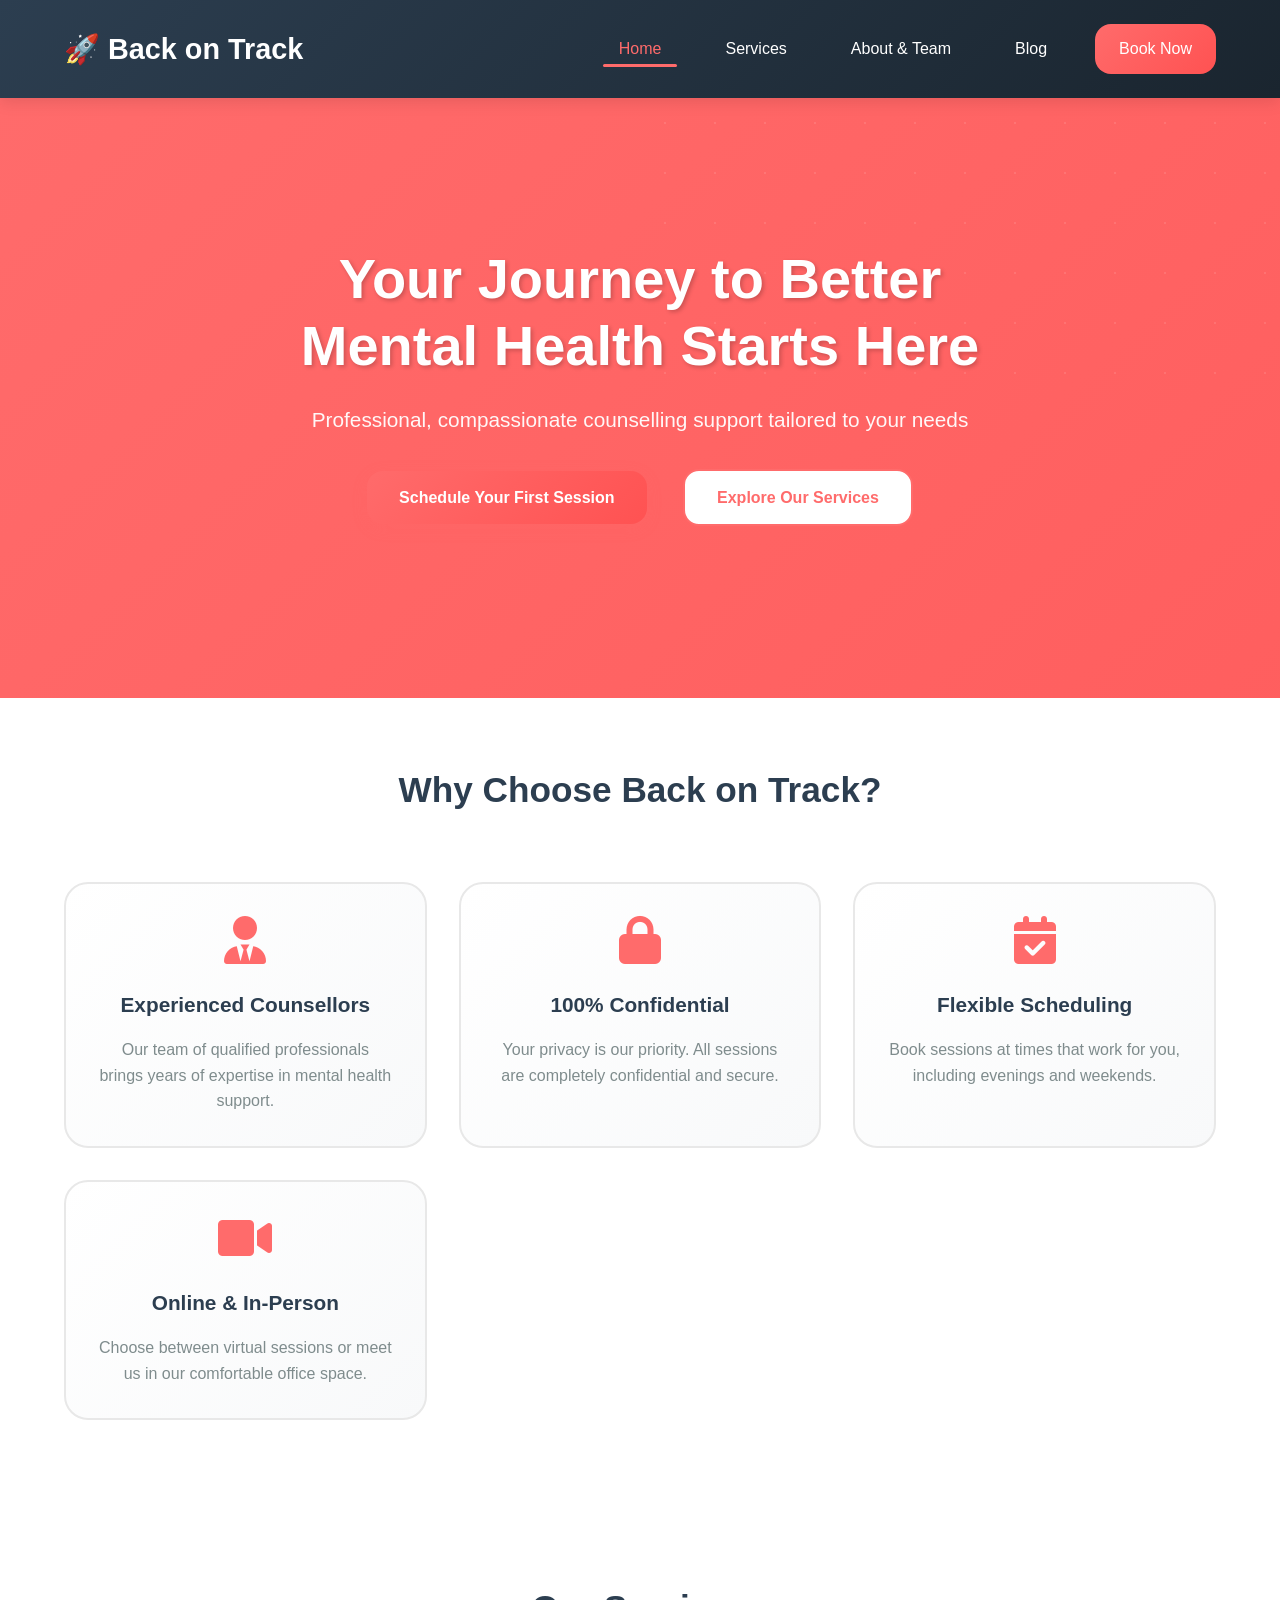
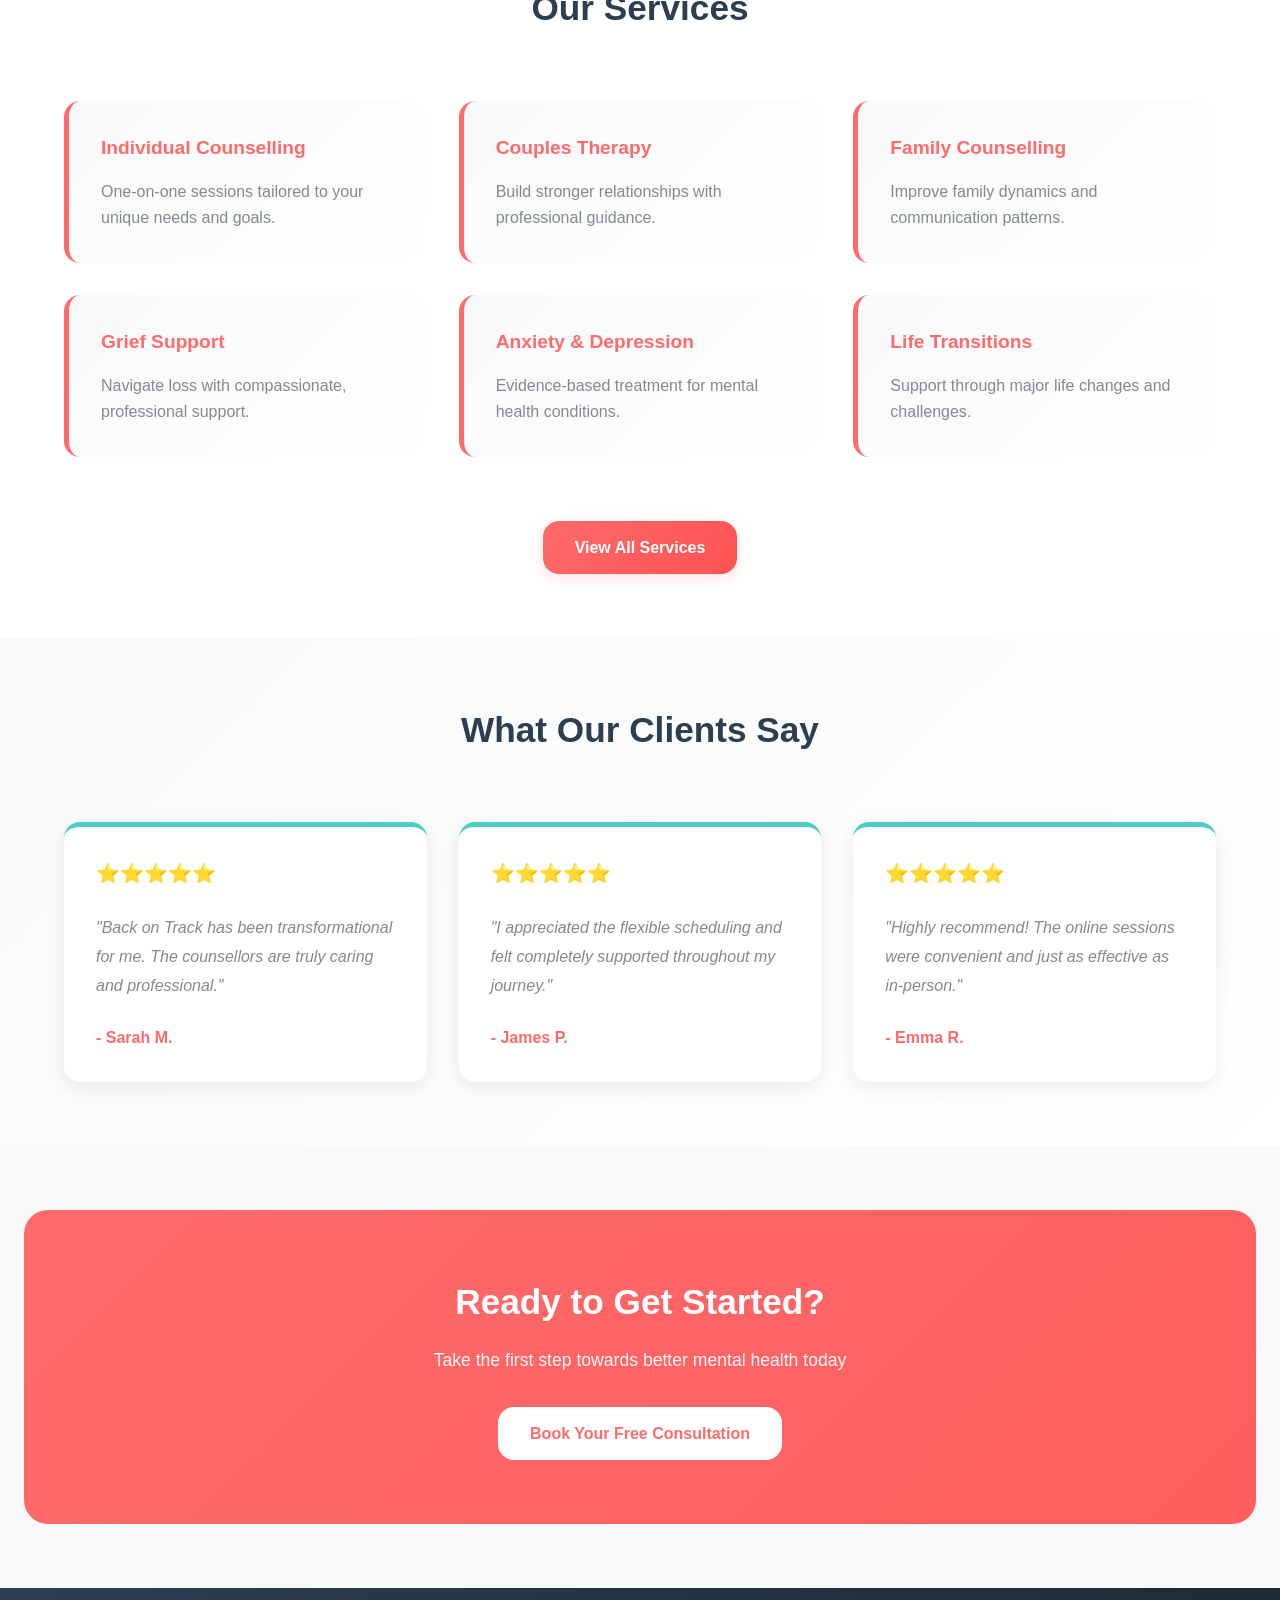
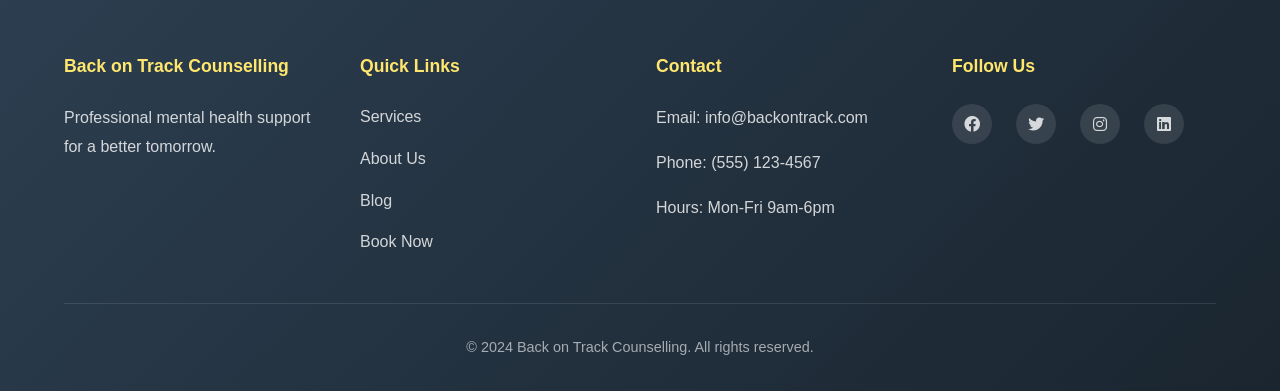
==== index.html @ cca88ce4 "Initial commit: Back on Track Counselling website" ====
<!DOCTYPE html>
<html lang="en">
<head>
    <meta charset="UTF-8">
    <meta name="viewport" content="width=device-width, initial-scale=1.0">
    <title>Back on Track Counselling | Mental Health Support</title>
    <link rel="stylesheet" href="styles.css">
    <link rel="stylesheet" href="https://cdnjs.cloudflare.com/ajax/libs/font-awesome/6.0.0/css/all.min.css">
</head>
<body>
    <!-- Navigation -->
    <nav class="navbar">
        <div class="container">
            <div class="nav-brand">
                <h1>🚀 Back on Track</h1>
            </div>
            <ul class="nav-menu">
                <li><a href="index.html" class="active">Home</a></li>
                <li><a href="services.html">Services</a></li>
                <li><a href="about.html">About & Team</a></li>
                <li><a href="blog.html">Blog</a></li>
                <li><a href="booking.html" class="btn-cta">Book Now</a></li>
            </ul>
        </div>
    </nav>

    <!-- Hero Section -->
    <section class="hero">
        <div class="hero-content">
            <h2>Your Journey to Better Mental Health Starts Here</h2>
            <p>Professional, compassionate counselling support tailored to your needs</p>
            <a href="booking.html" class="btn btn-primary">Schedule Your First Session</a>
            <a href="services.html" class="btn btn-secondary">Explore Our Services</a>
        </div>
    </section>

    <!-- Features Section -->
    <section class="features">
        <div class="container">
            <h3>Why Choose Back on Track?</h3>
            <div class="features-grid">
                <div class="feature-card">
                    <i class="fas fa-user-tie"></i>
                    <h4>Experienced Counsellors</h4>
                    <p>Our team of qualified professionals brings years of expertise in mental health support.</p>
                </div>
                <div class="feature-card">
                    <i class="fas fa-lock"></i>
                    <h4>100% Confidential</h4>
                    <p>Your privacy is our priority. All sessions are completely confidential and secure.</p>
                </div>
                <div class="feature-card">
                    <i class="fas fa-calendar-check"></i>
                    <h4>Flexible Scheduling</h4>
                    <p>Book sessions at times that work for you, including evenings and weekends.</p>
                </div>
                <div class="feature-card">
                    <i class="fas fa-video"></i>
                    <h4>Online & In-Person</h4>
                    <p>Choose between virtual sessions or meet us in our comfortable office space.</p>
                </div>
            </div>
        </div>
    </section>

    <!-- Services Preview -->
    <section class="services-preview">
        <div class="container">
            <h3>Our Services</h3>
            <div class="services-grid">
                <div class="service-item">
                    <h4>Individual Counselling</h4>
                    <p>One-on-one sessions tailored to your unique needs and goals.</p>
                </div>
                <div class="service-item">
                    <h4>Couples Therapy</h4>
                    <p>Build stronger relationships with professional guidance.</p>
                </div>
                <div class="service-item">
                    <h4>Family Counselling</h4>
                    <p>Improve family dynamics and communication patterns.</p>
                </div>
                <div class="service-item">
                    <h4>Grief Support</h4>
                    <p>Navigate loss with compassionate, professional support.</p>
                </div>
                <div class="service-item">
                    <h4>Anxiety & Depression</h4>
                    <p>Evidence-based treatment for mental health conditions.</p>
                </div>
                <div class="service-item">
                    <h4>Life Transitions</h4>
                    <p>Support through major life changes and challenges.</p>
                </div>
            </div>
            <a href="services.html" class="btn btn-primary">View All Services</a>
        </div>
    </section>

    <!-- Testimonials -->
    <section class="testimonials">
        <div class="container">
            <h3>What Our Clients Say</h3>
            <div class="testimonials-grid">
                <div class="testimonial-card">
                    <div class="stars">⭐⭐⭐⭐⭐</div>
                    <p>"Back on Track has been transformational for me. The counsellors are truly caring and professional."</p>
                    <strong>- Sarah M.</strong>
                </div>
                <div class="testimonial-card">
                    <div class="stars">⭐⭐⭐⭐⭐</div>
                    <p>"I appreciated the flexible scheduling and felt completely supported throughout my journey."</p>
                    <strong>- James P.</strong>
                </div>
                <div class="testimonial-card">
                    <div class="stars">⭐⭐⭐⭐⭐</div>
                    <p>"Highly recommend! The online sessions were convenient and just as effective as in-person."</p>
                    <strong>- Emma R.</strong>
                </div>
            </div>
        </div>
    </section>

    <!-- CTA Section -->
    <section class="cta-section">
        <div class="container">
            <h3>Ready to Get Started?</h3>
            <p>Take the first step towards better mental health today</p>
            <a href="booking.html" class="btn btn-white">Book Your Free Consultation</a>
        </div>
    </section>

    <!-- Footer -->
    <footer class="footer">
        <div class="container">
            <div class="footer-content">
                <div class="footer-section">
                    <h5>Back on Track Counselling</h5>
                    <p>Professional mental health support for a better tomorrow.</p>
                </div>
                <div class="footer-section">
                    <h5>Quick Links</h5>
                    <ul>
                        <li><a href="services.html">Services</a></li>
                        <li><a href="about.html">About Us</a></li>
                        <li><a href="blog.html">Blog</a></li>
                        <li><a href="booking.html">Book Now</a></li>
                    </ul>
                </div>
                <div class="footer-section">
                    <h5>Contact</h5>
                    <p>Email: info@backontrack.com</p>
                    <p>Phone: (555) 123-4567</p>
                    <p>Hours: Mon-Fri 9am-6pm</p>
                </div>
                <div class="footer-section">
                    <h5>Follow Us</h5>
                    <div class="social-links">
                        <a href="#"><i class="fab fa-facebook"></i></a>
                        <a href="#"><i class="fab fa-twitter"></i></a>
                        <a href="#"><i class="fab fa-instagram"></i></a>
                        <a href="#"><i class="fab fa-linkedin"></i></a>
                    </div>
                </div>
            </div>
            <div class="footer-bottom">
                <p>&copy; 2024 Back on Track Counselling. All rights reserved.</p>
            </div>
        </div>
    </footer>

    <script src="script.js"></script>
</body>
</html>
---- styles.css ----
/* 
    Back on Track Counselling - Professional Vibrant Design
    Modern, bold, and eye-catching color scheme
*/

:root {
    /* Color Palette - Modern & Vibrant */
    --primary-color: #FF6B6B;        /* Bold Red/Coral */
    --secondary-color: #4ECDC4;      /* Teal */
    --accent-color: #FFE66D;         /* Vibrant Yellow */
    --alternate-accent: #95E1D3;     /* Mint Green */
    --dark-bg: #2C3E50;              /* Dark Blue-Gray */
    --light-bg: #F8F9FA;             /* Off-White */
    --text-dark: #2C3E50;            /* Dark Gray */
    --text-light: #7F8C8D;           /* Medium Gray */
    --border-color: #E8E8E8;         /* Light Border */
    --success-color: #2ECC71;        /* Green */
    --error-color: #E74C3C;          /* Red */
    
    /* Fonts */
    --font-primary: 'Segoe UI', Tahoma, Geneva, Verdana, sans-serif;
    --font-heading: 'Ubuntu', 'Arial', sans-serif;
    
    /* Spacing */
    --spacing-xs: 0.5rem;
    --spacing-sm: 1rem;
    --spacing-md: 1.5rem;
    --spacing-lg: 2rem;
    --spacing-xl: 3rem;
    --spacing-2xl: 4rem;
    
    /* Border Radius */
    --radius-sm: 0.5rem;
    --radius-md: 0.75rem;
    --radius-lg: 1rem;
    --radius-xl: 1.5rem;
}

/* ========================================
   GENERAL STYLES
   ======================================== */

* {
    margin: 0;
    padding: 0;
    box-sizing: border-box;
}

html {
    scroll-behavior: smooth;
}

body {
    font-family: var(--font-primary);
    color: var(--text-dark);
    background-color: var(--light-bg);
    line-height: 1.6;
    overflow-x: hidden;
}

.container {
    max-width: 1200px;
    margin: 0 auto;
    padding: 0 var(--spacing-md);
}

/* ========================================
   NAVIGATION
   ======================================== */

.navbar {
    background: linear-gradient(135deg, var(--dark-bg) 0%, #1a252f 100%);
    padding: var(--spacing-md) 0;
    position: sticky;
    top: 0;
    z-index: 1000;
    box-shadow: 0 4px 15px rgba(0, 0, 0, 0.1);
}

.navbar .container {
    display: flex;
    justify-content: space-between;
    align-items: center;
}

.nav-brand h1 {
    color: white;
    font-size: 1.8rem;
    font-family: var(--font-heading);
}

.nav-menu {
    display: flex;
    list-style: none;
    gap: var(--spacing-lg);
    align-items: center;
}

.nav-menu a {
    color: white;
    text-decoration: none;
    font-weight: 500;
    transition: all 0.3s ease;
    position: relative;
    padding: var(--spacing-xs) var(--spacing-sm);
}

.nav-menu a:hover,
.nav-menu a.active {
    color: var(--primary-color);
}

.nav-menu a.active::after {
    content: '';
    position: absolute;
    bottom: -2px;
    left: 0;
    width: 100%;
    height: 3px;
    background: var(--primary-color);
    border-radius: 2px;
}

.btn-cta {
    background: linear-gradient(135deg, var(--primary-color), #FF5252) !important;
    padding: 0.75rem var(--spacing-md) !important;
    border-radius: var(--radius-lg);
    display: inline-block;
}

.btn-cta:hover {
    color: white !important;
    transform: translateY(-2px);
    box-shadow: 0 8px 20px rgba(255, 107, 107, 0.3);
}

/* ========================================
   BUTTONS
   ======================================== */

.btn {
    padding: 0.875rem 2rem;
    border: none;
    border-radius: var(--radius-lg);
    font-size: 1rem;
    font-weight: 600;
    cursor: pointer;
    transition: all 0.3s ease;
    text-decoration: none;
    display: inline-block;
    text-align: center;
    font-family: var(--font-primary);
}

.btn-primary {
    background: linear-gradient(135deg, var(--primary-color), #FF5252);
    color: white;
    box-shadow: 0 4px 15px rgba(255, 107, 107, 0.2);
}

.btn-primary:hover {
    transform: translateY(-3px);
    box-shadow: 0 8px 25px rgba(255, 107, 107, 0.4);
}

.btn-secondary {
    background: white;
    color: var(--primary-color);
    border: 2px solid var(--primary-color);
}

.btn-secondary:hover {
    background: var(--primary-color);
    color: white;
    transform: translateY(-3px);
}

.btn-white {
    background: white;
    color: var(--primary-color);
    font-weight: 700;
}

.btn-white:hover {
    transform: translateY(-3px);
    box-shadow: 0 8px 25px rgba(0, 0, 0, 0.2);
}

.btn-large {
    padding: 1rem 2.5rem;
    font-size: 1.1rem;
}

/* ========================================
   HERO SECTION
   ======================================== */

.hero {
    background: linear-gradient(135deg, var(--primary-color), #FF5252, var(--secondary-color));
    background-size: 400% 400%;
    animation: gradientShift 15s ease infinite;
    color: white;
    padding: var(--spacing-2xl) var(--spacing-md);
    text-align: center;
    min-height: 600px;
    display: flex;
    align-items: center;
    justify-content: center;
    position: relative;
    overflow: hidden;
}

.hero::before {
    content: '';
    position: absolute;
    top: -50%;
    right: -50%;
    width: 100%;
    height: 100%;
    background: radial-gradient(circle, rgba(255, 255, 255, 0.1) 1px, transparent 1px);
    background-size: 50px 50px;
    animation: moveBackground 20s linear infinite;
}

.hero-content {
    position: relative;
    z-index: 1;
    max-width: 700px;
}

.hero h2 {
    font-size: 3.5rem;
    font-weight: 700;
    margin-bottom: var(--spacing-md);
    line-height: 1.2;
    text-shadow: 2px 2px 4px rgba(0, 0, 0, 0.2);
}

.hero p {
    font-size: 1.3rem;
    margin-bottom: var(--spacing-lg);
    opacity: 0.95;
}

.hero .btn {
    margin: 0 var(--spacing-sm);
    margin-bottom: var(--spacing-md);
}

@keyframes gradientShift {
    0% { background-position: 0% 50%; }
    50% { background-position: 100% 50%; }
    100% { background-position: 0% 50%; }
}

@keyframes moveBackground {
    0% { transform: translate(0, 0); }
    100% { transform: translate(50px, 50px); }
}

/* ========================================
   PAGE HEADER
   ======================================== */

.page-header {
    background: linear-gradient(135deg, var(--secondary-color), var(--alternate-accent));
    color: white;
    padding: var(--spacing-2xl) var(--spacing-md);
    text-align: center;
    margin-bottom: var(--spacing-2xl);
}

.page-header h2 {
    font-size: 2.5rem;
    margin-bottom: var(--spacing-sm);
}

.page-header p {
    font-size: 1.2rem;
    opacity: 0.9;
}

/* ========================================
   FEATURES SECTION
   ======================================== */

.features {
    padding: var(--spacing-2xl) var(--spacing-md);
    background: white;
}

.features h3 {
    text-align: center;
    font-size: 2.2rem;
    margin-bottom: var(--spacing-2xl);
    color: var(--text-dark);
}

.features-grid {
    display: grid;
    grid-template-columns: repeat(auto-fit, minmax(280px, 1fr));
    gap: var(--spacing-lg);
    margin-bottom: var(--spacing-lg);
}

.feature-card {
    background: linear-gradient(135deg, #FFFFFF, var(--light-bg));
    padding: var(--spacing-lg);
    border-radius: var(--radius-xl);
    text-align: center;
    border: 2px solid var(--border-color);
    transition: all 0.3s ease;
    cursor: pointer;
}

.feature-card:hover {
    transform: translateY(-10px);
    border-color: var(--primary-color);
    box-shadow: 0 15px 40px rgba(0, 0, 0, 0.1);
}

.feature-card i {
    font-size: 3rem;
    color: var(--primary-color);
    margin-bottom: var(--spacing-md);
}

.feature-card h4 {
    font-size: 1.3rem;
    margin-bottom: var(--spacing-sm);
    color: var(--text-dark);
}

.feature-card p {
    color: var(--text-light);
    line-height: 1.6;
}

/* ========================================
   SERVICES PREVIEW & GRID
   ======================================== */

.services-preview {
    padding: var(--spacing-2xl) var(--spacing-md);
    background: white;
}

.services-preview h3 {
    text-align: center;
    font-size: 2.2rem;
    margin-bottom: var(--spacing-2xl);
}

.services-grid {
    display: grid;
    grid-template-columns: repeat(auto-fit, minmax(300px, 1fr));
    gap: var(--spacing-lg);
    margin-bottom: var(--spacing-2xl);
}

.service-item {
    background: linear-gradient(135deg, var(--light-bg), white);
    padding: var(--spacing-lg);
    border-radius: var(--radius-lg);
    border-left: 5px solid var(--primary-color);
    transition: all 0.3s ease;
    cursor: pointer;
}

.service-item:hover {
    transform: translateX(5px);
    box-shadow: 0 10px 30px rgba(0, 0, 0, 0.1);
}

.service-item h4 {
    color: var(--primary-color);
    margin-bottom: var(--spacing-sm);
    font-size: 1.2rem;
}

.service-item p {
    color: var(--text-light);
}

.services-preview > .container > .btn {
    display: block;
    margin: var(--spacing-lg) auto 0;
    width: fit-content;
}

/* ========================================
   SERVICES FULL PAGE
   ======================================== */

.services-full {
    padding: var(--spacing-2xl) var(--spacing-md);
    background: white;
}

.service-card-full {
    background: white;
    border: 2px solid var(--border-color);
    border-radius: var(--radius-xl);
    padding: var(--spacing-2xl);
    margin-bottom: var(--spacing-xl);
    transition: all 0.3s ease;
    display: flex;
    flex-direction: column;
}

.service-card-full:hover {
    border-color: var(--primary-color);
    box-shadow: 0 15px 40px rgba(255, 107, 107, 0.15);
}

.service-icon {
    width: 80px;
    height: 80px;
    background: linear-gradient(135deg, var(--primary-color), #FF5252);
    border-radius: 50%;
    display: flex;
    align-items: center;
    justify-content: center;
    color: white;
    font-size: 2.5rem;
    margin-bottom: var(--spacing-lg);
}

.service-card-full h3 {
    font-size: 1.8rem;
    color: var(--text-dark);
    margin-bottom: var(--spacing-md);
}

.service-card-full p {
    color: var(--text-light);
    margin-bottom: var(--spacing-lg);
    line-height: 1.8;
}

.service-features {
    list-style: none;
    margin-bottom: var(--spacing-lg);
}

.service-features li {
    color: var(--text-light);
    margin-bottom: var(--spacing-sm);
    padding-left: var(--spacing-lg);
    position: relative;
}

.service-features li::before {
    content: '✓';
    position: absolute;
    left: 0;
    color: var(--secondary-color);
    font-weight: bold;
}

.service-card-full .btn {
    align-self: flex-start;
    margin-top: auto;
}

/* ========================================
   TESTIMONIALS
   ======================================== */

.testimonials {
    padding: var(--spacing-2xl) var(--spacing-md);
    background: linear-gradient(135deg, var(--light-bg), white);
}

.testimonials h3 {
    text-align: center;
    font-size: 2.2rem;
    margin-bottom: var(--spacing-2xl);
    color: var(--text-dark);
}

.testimonials-grid {
    display: grid;
    grid-template-columns: repeat(auto-fit, minmax(300px, 1fr));
    gap: var(--spacing-lg);
}

.testimonial-card {
    background: white;
    padding: var(--spacing-lg);
    border-radius: var(--radius-lg);
    box-shadow: 0 5px 20px rgba(0, 0, 0, 0.08);
    border-top: 5px solid var(--secondary-color);
    transition: all 0.3s ease;
}

.testimonial-card:hover {
    transform: translateY(-5px);
    box-shadow: 0 12px 35px rgba(0, 0, 0, 0.15);
}

.testimonial-card .stars {
    margin-bottom: var(--spacing-md);
    font-size: 1.2rem;
}

.testimonial-card p {
    color: var(--text-light);
    margin-bottom: var(--spacing-md);
    font-style: italic;
    line-height: 1.8;
}

.testimonial-card strong {
    color: var(--primary-color);
}

/* ========================================
   CTA SECTION
   ======================================== */

.cta-section {
    background: linear-gradient(135deg, var(--primary-color), #FF5252, var(--secondary-color));
    background-size: 400% 400%;
    animation: gradientShift 15s ease infinite;
    color: white;
    padding: var(--spacing-2xl) var(--spacing-md);
    text-align: center;
    border-radius: var(--radius-xl);
    margin: var(--spacing-2xl) var(--spacing-md);
}

.cta-section h3 {
    font-size: 2.2rem;
    margin-bottom: var(--spacing-sm);
}

.cta-section p {
    font-size: 1.1rem;
    margin-bottom: var(--spacing-lg);
    opacity: 0.95;
}

/* ========================================
   PRICING SECTION
   ======================================== */

.pricing {
    padding: var(--spacing-2xl) var(--spacing-md);
    background: white;
}

.pricing h3 {
    text-align: center;
    font-size: 2.2rem;
    margin-bottom: var(--spacing-2xl);
    color: var(--text-dark);
}

.pricing-grid {
    display: grid;
    grid-template-columns: repeat(auto-fit, minmax(300px, 1fr));
    gap: var(--spacing-lg);
    margin-bottom: var(--spacing-lg);
}

.pricing-card {
    background: white;
    border: 2px solid var(--border-color);
    border-radius: var(--radius-xl);
    padding: var(--spacing-lg);
    text-align: center;
    transition: all 0.3s ease;
    position: relative;
}

.pricing-card.featured {
    border-color: var(--primary-color);
    transform: scale(1.05);
    box-shadow: 0 15px 40px rgba(255, 107, 107, 0.2);
}

.pricing-card:hover:not(.featured) {
    border-color: var(--primary-color);
    transform: translateY(-5px);
}

.pricing-card .badge {
    position: absolute;
    top: -12px;
    left: 50%;
    transform: translateX(-50%);
    background: var(--primary-color);
    color: white;
    padding: 0.5rem 1rem;
    border-radius: var(--radius-md);
    font-size: 0.85rem;
    font-weight: 700;
}

.pricing-card h4 {
    font-size: 1.4rem;
    margin-bottom: var(--spacing-md);
    color: var(--text-dark);
}

.price {
    font-size: 3rem;
    color: var(--primary-color);
    font-weight: 700;
    margin-bottom: var(--spacing-sm);
}

.pricing-card p {
    color: var(--text-light);
    margin-bottom: var(--spacing-lg);
}

.pricing-card ul {
    list-style: none;
    margin-bottom: var(--spacing-lg);
    text-align: left;
}

.pricing-card li {
    padding: var(--spacing-sm) 0;
    color: var(--text-light);
    border-bottom: 1px solid var(--border-color);
}

.pricing-card li:last-child {
    border-bottom: none;
}

/* ========================================
   ABOUT SECTION
   ======================================== */

.about-section {
    padding: var(--spacing-2xl) var(--spacing-md);
    background: white;
}

.about-content {
    max-width: 900px;
    margin: 0 auto;
}

.about-content h3 {
    font-size: 2rem;
    color: var(--text-dark);
    margin-bottom: var(--spacing-md);
    margin-top: var(--spacing-lg);
}

.about-content h3:first-of-type {
    margin-top: 0;
}

.about-content p {
    color: var(--text-light);
    font-size: 1.1rem;
    line-height: 1.8;
    margin-bottom: var(--spacing-lg);
}

.values-grid {
    display: grid;
    grid-template-columns: repeat(auto-fit, minmax(250px, 1fr));
    gap: var(--spacing-lg);
    margin: var(--spacing-2xl) 0;
}

.value-card {
    background: linear-gradient(135deg, var(--light-bg), white);
    padding: var(--spacing-lg);
    border-radius: var(--radius-lg);
    text-align: center;
    border: 2px solid var(--border-color);
    transition: all 0.3s ease;
}

.value-card:hover {
    border-color: var(--primary-color);
    background: white;
    transform: translateY(-5px);
}

.value-card i {
    font-size: 2.5rem;
    color: var(--primary-color);
    margin-bottom: var(--spacing-md);
}

.value-card h4 {
    color: var(--text-dark);
    margin-bottom: var(--spacing-sm);
}

.value-card p {
    color: var(--text-light);
    font-size: 1rem;
}

/* ========================================
   TEAM SECTION
   ======================================== */

.team-section {
    padding: var(--spacing-2xl) var(--spacing-md);
    background: white;
}

.team-section h3 {
    text-align: center;
    font-size: 2.2rem;
    margin-bottom: var(--spacing-md);
    color: var(--text-dark);
}

.section-subtitle {
    text-align: center;
    color: var(--text-light);
    margin-bottom: var(--spacing-2xl);
    font-size: 1.1rem;
}

.team-grid {
    display: grid;
    grid-template-columns: repeat(auto-fit, minmax(320px, 1fr));
    gap: var(--spacing-lg);
}

.team-member {
    background: white;
    border: 2px solid var(--border-color);
    border-radius: var(--radius-lg);
    padding: var(--spacing-lg);
    text-align: center;
    transition: all 0.3s ease;
}

.team-member:hover {
    border-color: var(--primary-color);
    transform: translateY(-10px);
    box-shadow: 0 15px 40px rgba(0, 0, 0, 0.1);
}

.member-image {
    width: 120px;
    height: 120px;
    background: linear-gradient(135deg, var(--primary-color), #FF5252);
    border-radius: 50%;
    display: flex;
    align-items: center;
    justify-content: center;
    margin: 0 auto var(--spacing-lg);
    color: white;
    font-size: 4rem;
}

.team-member h4 {
    font-size: 1.3rem;
    color: var(--text-dark);
    margin-bottom: var(--spacing-xs);
}

.team-member .title {
    color: var(--primary-color);
    font-weight: 600;
    margin-bottom: var(--spacing-sm);
}

.team-member .bio {
    color: var(--text-light);
    font-size: 0.95rem;
    margin-bottom: var(--spacing-md);
    line-height: 1.6;
}

.credentials {
    display: flex;
    flex-wrap: wrap;
    gap: var(--spacing-xs);
    justify-content: center;
    margin-bottom: var(--spacing-md);
}

.credentials span {
    background: linear-gradient(135deg, var(--primary-color), #FF5252);
    background-size: 200% 200%;
    -webkit-background-clip: text;
    -webkit-text-fill-color: transparent;
    background-clip: text;
    font-size: 0.85rem;
    font-weight: 600;
}

/* ========================================
   WHY CHOOSE US SECTION
   ======================================== */

.why-choose-us {
    padding: var(--spacing-2xl) var(--spacing-md);
    background: linear-gradient(135deg, var(--light-bg), white);
}

.why-choose-us h3 {
    text-align: center;
    font-size: 2.2rem;
    margin-bottom: var(--spacing-2xl);
    color: var(--text-dark);
}

.why-choose-us .features-grid {
    display: grid;
    grid-template-columns: repeat(auto-fit, minmax(300px, 1fr));
    gap: var(--spacing-lg);
}

.feature-item {
    text-align: center;
}

.feature-item i {
    font-size: 2.5rem;
    color: var(--secondary-color);
    margin-bottom: var(--spacing-md);
}

.feature-item h4 {
    color: var(--text-dark);
    margin-bottom: var(--spacing-sm);
    font-size: 1.1rem;
}

.feature-item p {
    color: var(--text-light);
}

/* ========================================
   BLOG SECTION
   ======================================== */

.blog-section {
    padding: var(--spacing-2xl) var(--spacing-md);
    background: white;
}

.blog-grid {
    display: grid;
    grid-template-columns: repeat(auto-fit, minmax(350px, 1fr));
    gap: var(--spacing-lg);
}

.blog-post {
    background: white;
    border: 2px solid var(--border-color);
    border-radius: var(--radius-lg);
    overflow: hidden;
    transition: all 0.3s ease;
    display: flex;
    flex-direction: column;
}

.blog-post:hover {
    border-color: var(--primary-color);
    transform: translateY(-8px);
    box-shadow: 0 15px 40px rgba(0, 0, 0, 0.1);
}

.blog-image {
    width: 100%;
    height: 200px;
    background: linear-gradient(135deg, var(--primary-color), var(--secondary-color));
    display: flex;
    align-items: center;
    justify-content: center;
    color: white;
    font-size: 3rem;
}

.blog-content {
    padding: var(--spacing-lg);
    display: flex;
    flex-direction: column;
    flex-grow: 1;
}

.blog-date {
    color: var(--primary-color);
    font-size: 0.9rem;
    font-weight: 600;
    margin-bottom: var(--spacing-sm);
}

.blog-post h3 {
    color: var(--text-dark);
    margin-bottom: var(--spacing-sm);
    font-size: 1.3rem;
    line-height: 1.4;
}

.blog-post p {
    color: var(--text-light);
    margin-bottom: var(--spacing-md);
    flex-grow: 1;
}

.blog-tags {
    display: flex;
    gap: var(--spacing-sm);
    margin-bottom: var(--spacing-md);
    flex-wrap: wrap;
}

.tag {
    background: var(--light-bg);
    color: var(--primary-color);
    padding: 0.35rem 0.75rem;
    border-radius: var(--radius-md);
    font-size: 0.8rem;
    font-weight: 600;
}

.read-more {
    color: var(--primary-color);
    text-decoration: none;
    font-weight: 600;
    transition: all 0.3s ease;
    display: inline-block;
}

.read-more:hover {
    transform: translateX(5px);
}

/* ========================================
   TESTIMONIALS DETAILED
   ======================================== */

.testimonials-section {
    padding: var(--spacing-2xl) var(--spacing-md);
    background: linear-gradient(135deg, var(--light-bg), white);
}

.testimonials-section h3 {
    text-align: center;
    font-size: 2.2rem;
    margin-bottom: var(--spacing-md);
    color: var(--text-dark);
}

.testimonials-detailed {
    display: grid;
    grid-template-columns: repeat(auto-fit, minmax(350px, 1fr));
    gap: var(--spacing-lg);
}

.testimonial-detailed {
    background: white;
    padding: var(--spacing-lg);
    border-radius: var(--radius-lg);
    border-left: 5px solid var(--secondary-color);
    box-shadow: 0 5px 15px rgba(0, 0, 0, 0.08);
    transition: all 0.3s ease;
}

.testimonial-detailed:hover {
    transform: translateY(-5px);
    box-shadow: 0 12px 30px rgba(0, 0, 0, 0.15);
}

.testimonial-header h4 {
    color: var(--text-dark);
    margin-bottom: var(--spacing-xs);
    font-size: 1.1rem;
}

.testimonial-header .role {
    color: var(--primary-color);
    font-size: 0.9rem;
    font-weight: 500;
    margin-bottom: var(--spacing-sm);
}

.testimonial-header .stars {
    font-size: 1rem;
    margin-bottom: var(--spacing-md);
}

.testimonial-text {
    color: var(--text-light);
    line-height: 1.8;
    font-style: italic;
}

/* ========================================
   NEWSLETTER SECTION
   ======================================== */

.newsletter {
    background: linear-gradient(135deg, var(--secondary-color), var(--alternate-accent));
    padding: var(--spacing-2xl) var(--spacing-md);
    text-align: center;
    color: white;
    border-radius: var(--radius-xl);
    margin: var(--spacing-lg);
}

.newsletter h3 {
    font-size: 2rem;
    margin-bottom: var(--spacing-sm);
}

.newsletter p {
    margin-bottom: var(--spacing-lg);
    opacity: 0.95;
}

.newsletter-form {
    display: flex;
    gap: var(--spacing-sm);
    max-width: 500px;
    margin: 0 auto;
    flex-wrap: wrap;
    justify-content: center;
}

.newsletter-form input {
    flex: 1;
    min-width: 200px;
    padding: 0.875rem 1rem;
    border: none;
    border-radius: var(--radius-lg);
    font-size: 1rem;
}

.newsletter-form button {
    padding: 0.875rem 2rem;
}

/* ========================================
   BOOKING SECTION
   ======================================== */

.booking-section {
    padding: var(--spacing-2xl) var(--spacing-md);
    background: white;
}

.booking-grid {
    display: grid;
    grid-template-columns: 2fr 1fr;
    gap: var(--spacing-lg);
    margin-top: var(--spacing-lg);
}

.booking-form-container {
    background: white;
    padding: var(--spacing-lg);
    border-radius: var(--radius-lg);
}

.booking-form-container h3 {
    font-size: 1.8rem;
    color: var(--text-dark);
    margin-bottom: var(--spacing-lg);
}

.booking-form {
    display: flex;
    flex-direction: column;
    gap: var(--spacing-md);
}

.form-group {
    display: flex;
    flex-direction: column;
}

.form-group label {
    color: var(--text-dark);
    font-weight: 600;
    margin-bottom: var(--spacing-xs);
    font-size: 0.95rem;
}

.form-group input,
.form-group select,
.form-group textarea {
    padding: 0.75rem 1rem;
    border: 2px solid var(--border-color);
    border-radius: var(--radius-md);
    font-size: 1rem;
    font-family: var(--font-primary);
    transition: all 0.3s ease;
}

.form-group input:focus,
.form-group select:focus,
.form-group textarea:focus {
    outline: none;
    border-color: var(--primary-color);
    box-shadow: 0 0 0 3px rgba(255, 107, 107, 0.1);
}

.radio-group {
    display: flex;
    gap: var(--spacing-lg);
    margin-top: var(--spacing-xs);
}

.radio-group label {
    display: flex;
    align-items: center;
    gap: var(--spacing-sm);
    margin-bottom: 0;
    cursor: pointer;
}

.radio-group input[type="radio"] {
    width: 20px;
    height: 20px;
    cursor: pointer;
}

.form-group.checkbox {
    flex-direction: row;
    align-items: flex-start;
    gap: var(--spacing-sm);
    margin-bottom: var(--spacing-md);
}

.form-group.checkbox input {
    width: 20px;
    height: 20px;
    margin-top: 2px;
    cursor: pointer;
    margin-bottom: 0;
}

.form-group.checkbox label {
    margin-bottom: 0;
    font-weight: 400;
}

.form-note {
    text-align: center;
    color: var(--text-light);
    font-size: 0.9rem;
    margin-top: var(--spacing-md);
}

.booking-info {
    display: flex;
    flex-direction: column;
    gap: var(--spacing-lg);
}

.info-card {
    background: white;
    padding: var(--spacing-lg);
    border-radius: var(--radius-lg);
    border: 2px solid var(--border-color);
    text-align: center;
    transition: all 0.3s ease;
}

.info-card:hover {
    border-color: var(--primary-color);
    box-shadow: 0 8px 20px rgba(0, 0, 0, 0.1);
}

.info-card i {
    font-size: 2rem;
    color: var(--primary-color);
    margin-bottom: var(--spacing-sm);
}

.info-card h4 {
    color: var(--text-dark);
    margin-bottom: var(--spacing-sm);
}

.info-card p {
    color: var(--text-light);
    font-size: 0.95rem;
}

.info-card.urgent {
    background: linear-gradient(135deg, rgba(255, 107, 107, 0.1), rgba(78, 205, 196, 0.1));
    border-color: var(--primary-color);
}

.info-card.urgent i {
    color: var(--error-color);
}

.info-card.urgent strong {
    color: var(--error-color);
}

/* ========================================
   CONTACT SECTION
   ======================================== */

.contact-section {
    padding: var(--spacing-2xl) var(--spacing-md);
    background: white;
}

.contact-section h3 {
    text-align: center;
    font-size: 2.2rem;
    margin-bottom: var(--spacing-2xl);
    color: var(--text-dark);
}

.contact-grid {
    display: grid;
    grid-template-columns: repeat(auto-fit, minmax(280px, 1fr));
    gap: var(--spacing-lg);
}

.contact-info {
    background: linear-gradient(135deg, var(--light-bg), white);
    padding: var(--spacing-lg);
    border-radius: var(--radius-lg);
    text-align: center;
    border: 2px solid var(--border-color);
    transition: all 0.3s ease;
}

.contact-info:hover {
    border-color: var(--primary-color);
    transform: translateY(-5px);
}

.contact-info i {
    font-size: 2.5rem;
    color: var(--primary-color);
    margin-bottom: var(--spacing-md);
}

.contact-info h4 {
    color: var(--text-dark);
    margin-bottom: var(--spacing-sm);
}

.contact-info p {
    color: var(--text-light);
    line-height: 1.8;
}

/* ========================================
   FAQ SECTION
   ======================================== */

.faq-section {
    padding: var(--spacing-2xl) var(--spacing-md);
    background: linear-gradient(135deg, var(--light-bg), white);
}

.faq-section h3 {
    text-align: center;
    font-size: 2.2rem;
    margin-bottom: var(--spacing-2xl);
    color: var(--text-dark);
}

.faq-grid {
    display: grid;
    grid-template-columns: repeat(auto-fit, minmax(350px, 1fr));
    gap: var(--spacing-lg);
}

.faq-item {
    background: white;
    padding: var(--spacing-lg);
    border-radius: var(--radius-lg);
    border-left: 5px solid var(--secondary-color);
    box-shadow: 0 5px 15px rgba(0, 0, 0, 0.08);
    transition: all 0.3s ease;
}

.faq-item:hover {
    transform: translateY(-5px);
    box-shadow: 0 12px 30px rgba(0, 0, 0, 0.15);
}

.faq-item h4 {
    color: var(--primary-color);
    margin-bottom: var(--spacing-sm);
    font-size: 1.1rem;
}

.faq-item p {
    color: var(--text-light);
    line-height: 1.8;
}

/* ========================================
   FOOTER
   ======================================== */

.footer {
    background: linear-gradient(135deg, var(--dark-bg) 0%, #1a252f 100%);
    color: white;
    padding: var(--spacing-2xl) var(--spacing-md) var(--spacing-lg);
   margin-top: var(--spacing-2xl);
}

.footer-content {
    display: grid;
    grid-template-columns: repeat(auto-fit, minmax(250px, 1fr));
    gap: var(--spacing-lg);
    margin-bottom: var(--spacing-lg);
}

.footer-section h5 {
    color: var(--accent-color);
    margin-bottom: var(--spacing-md);
    font-size: 1.1rem;
}

.footer-section p {
    color: rgba(255, 255, 255, 0.8);
    line-height: 1.8;
    margin-bottom: var(--spacing-sm);
}

.footer-section ul {
    list-style: none;
}

.footer-section ul li {
    margin-bottom: var(--spacing-sm);
}

.footer-section a {
    color: rgba(255, 255, 255, 0.8);
    text-decoration: none;
    transition: all 0.3s ease;
}

.footer-section a:hover {
    color: var(--accent-color);
}

.social-links {
    display: flex;
    gap: var(--spacing-md);
}

.social-links a {
    width: 40px;
    height: 40px;
    background: rgba(255, 255, 255, 0.1);
    border-radius: 50%;
    display: flex;
    align-items: center;
    justify-content: center;
    transition: all 0.3s ease;
}

.social-links a:hover {
    background: var(--primary-color);
    transform: translateY(-3px);
}

.footer-bottom {
    border-top: 1px solid rgba(255, 255, 255, 0.1);
    padding-top: var(--spacing-lg);
    text-align: center;
    color: rgba(255, 255, 255, 0.6);
    font-size: 0.9rem;
}

/* ========================================
   RESPONSIVE DESIGN
   ======================================== */

@media (max-width: 768px) {
    .nav-menu {
        flex-direction: column;
        gap: var(--spacing-sm) !important;
    }

    .hero h2 {
        font-size: 2.2rem;
    }

    .hero p {
        font-size: 1rem;
    }

    .booking-grid {
        grid-template-columns: 1fr;
    }

    .page-header h2 {
        font-size: 1.8rem;
    }

    .services-grid {
        grid-template-columns: 1fr;
    }

    .team-grid {
        grid-template-columns: repeat(auto-fit, minmax(280px, 1fr));
    }

    .hero .btn {
        display: block;
        margin: var(--spacing-sm) auto;
    }

    .newsletter-form {
        flex-direction: column;
    }

    .newsletter-form input {
        min-width: 100%;
    }
}

@media (max-width: 480px) {
    :root {
        --spacing-md: 1rem;
        --spacing-lg: 1.5rem;
        --spacing-xl: 2rem;
        --spacing-2xl: 2.5rem;
    }

    .navbar .container {
        flex-direction: column;
        gap: var(--spacing-md);
    }

    .nav-menu {
        flex-direction: row;
        flex-wrap: wrap;
        gap: var(--spacing-sm);
        justify-content: center;
    }

    .nav-menu a {
        font-size: 0.85rem;
        padding: var(--spacing-xs) var(--spacing-xs);
    }

    .hero h2 {
        font-size: 1.8rem;
    }

    .hero p {
        font-size: 0.95rem;
    }

    .container {
        padding: 0 var(--spacing-sm);
    }

    .features-grid,
    .services-grid,
    .team-grid,
    .blog-grid,
    .footer-content {
        grid-template-columns: 1fr;
    }

    .pricing-card.featured {
        transform: scale(1);
    }

    .radio-group {
        flex-direction: column;
    }
}

/* ========================================
   UTILITY CLASSES
   ======================================== */

.text-center {
    text-align: center;
}

.mt-lg {
    margin-top: var(--spacing-lg);
}

.mb-lg {
    margin-bottom: var(--spacing-lg);
}

.mt-2xl {
    margin-top: var(--spacing-2xl);
}

.mb-2xl {
    margin-bottom: var(--spacing-2xl);
}

/* Loading Animation */
@keyframes fadeIn {
    from {
        opacity: 0;
        transform: translateY(20px);
    }
    to {
        opacity: 1;
        transform: translateY(0);
    }
}

.fade-in {
    animation: fadeIn 0.6s ease-out;
}
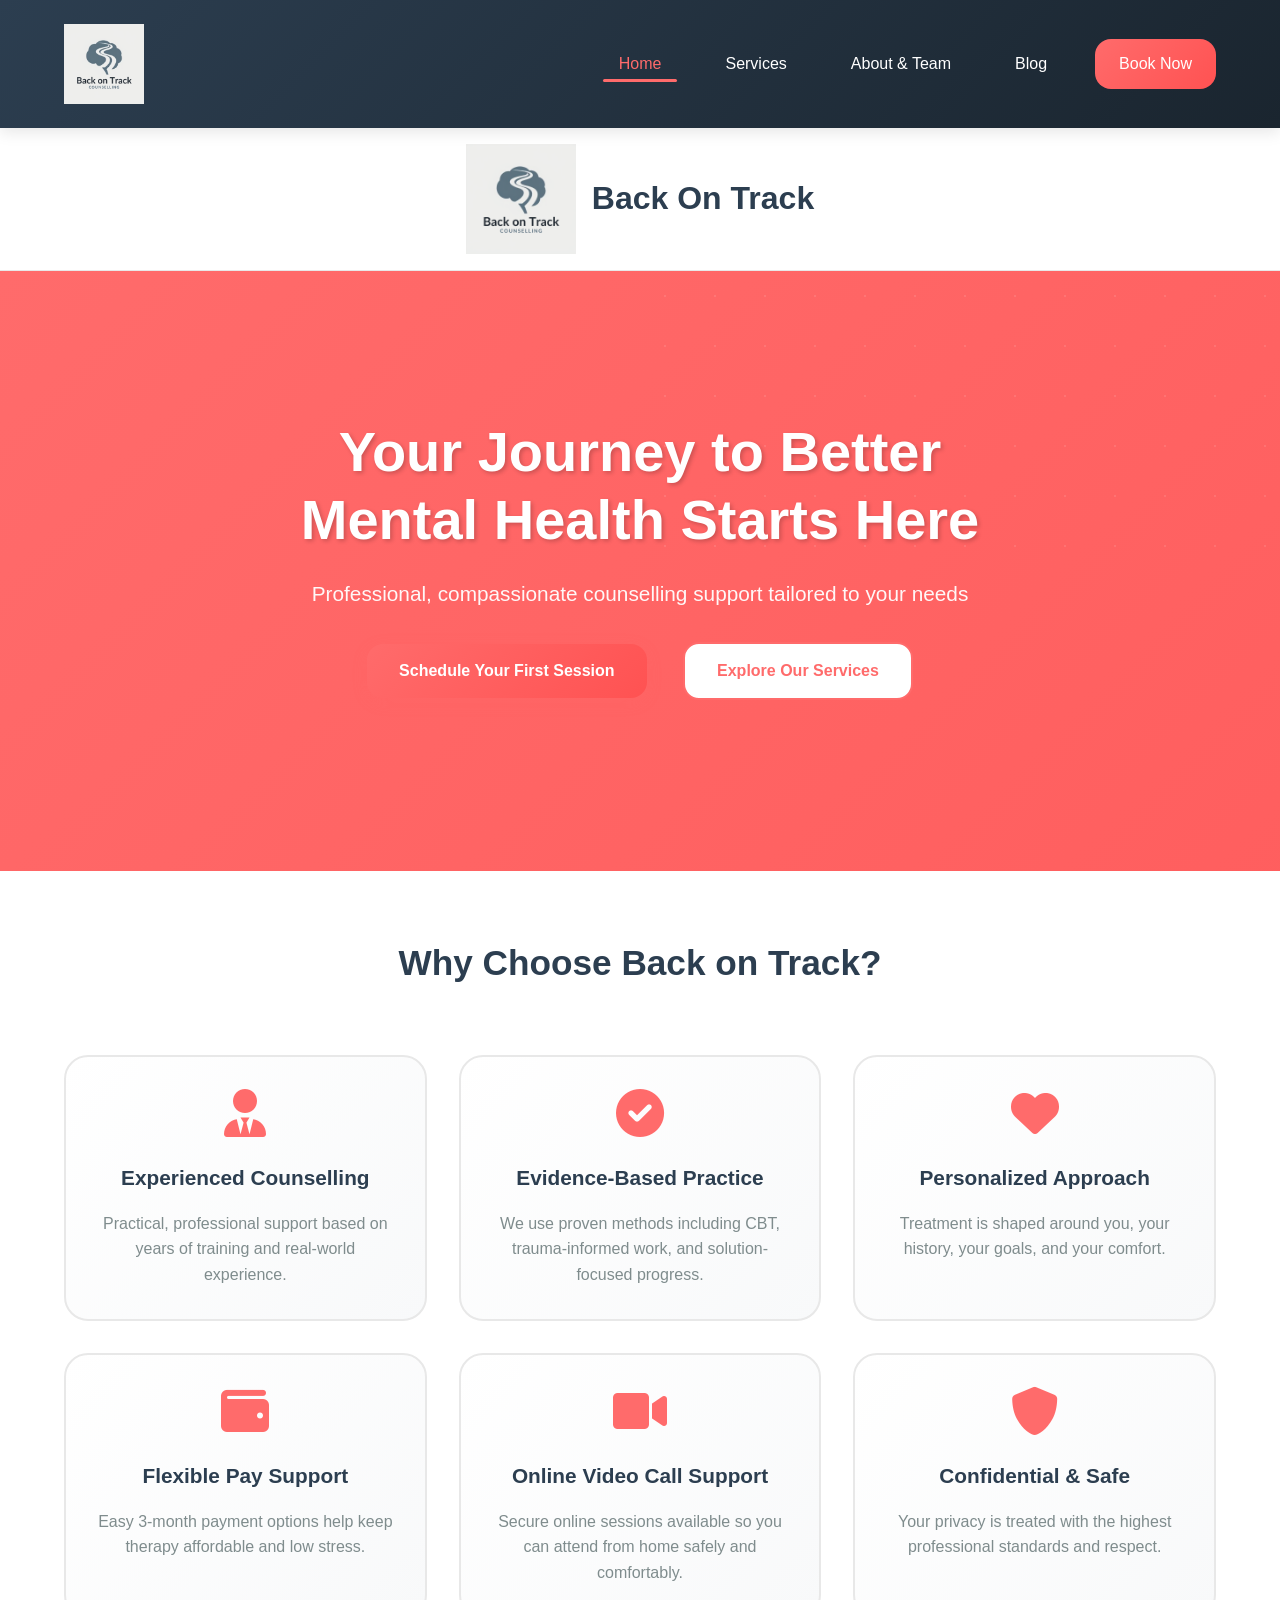
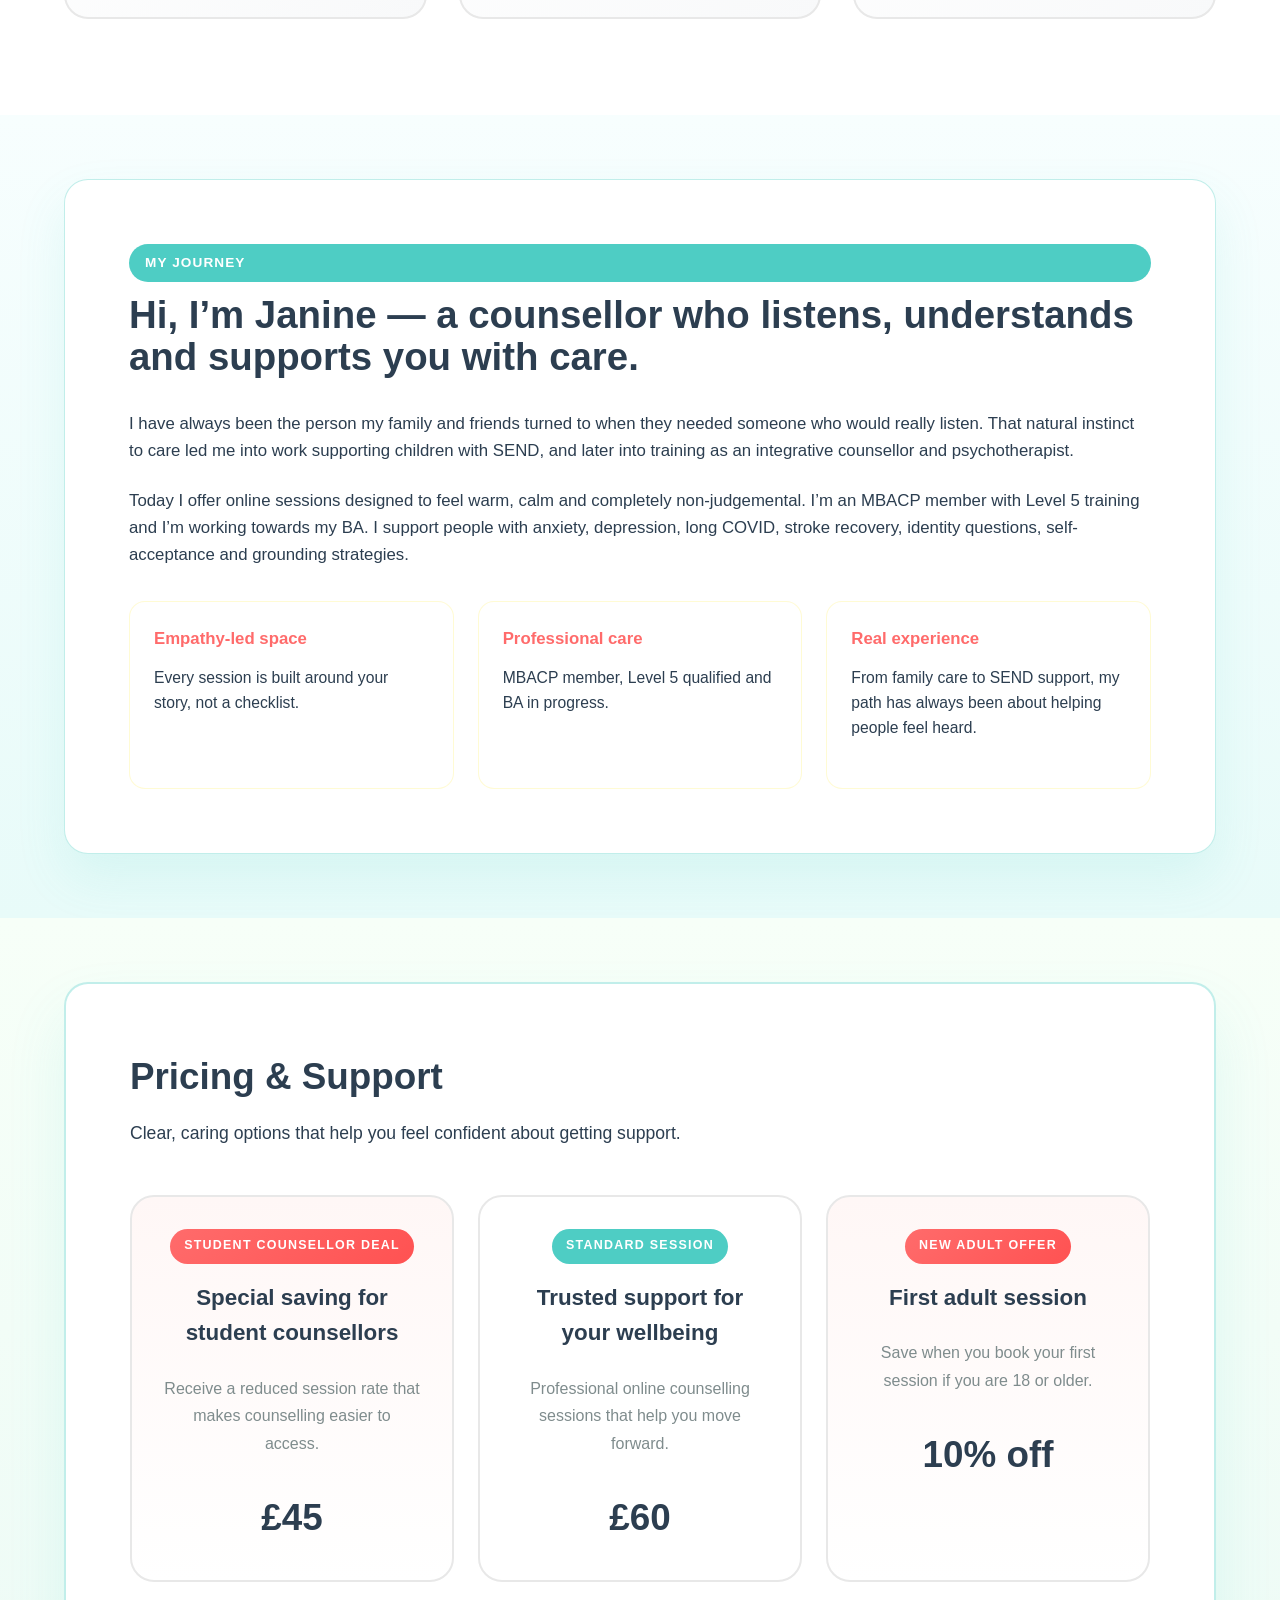
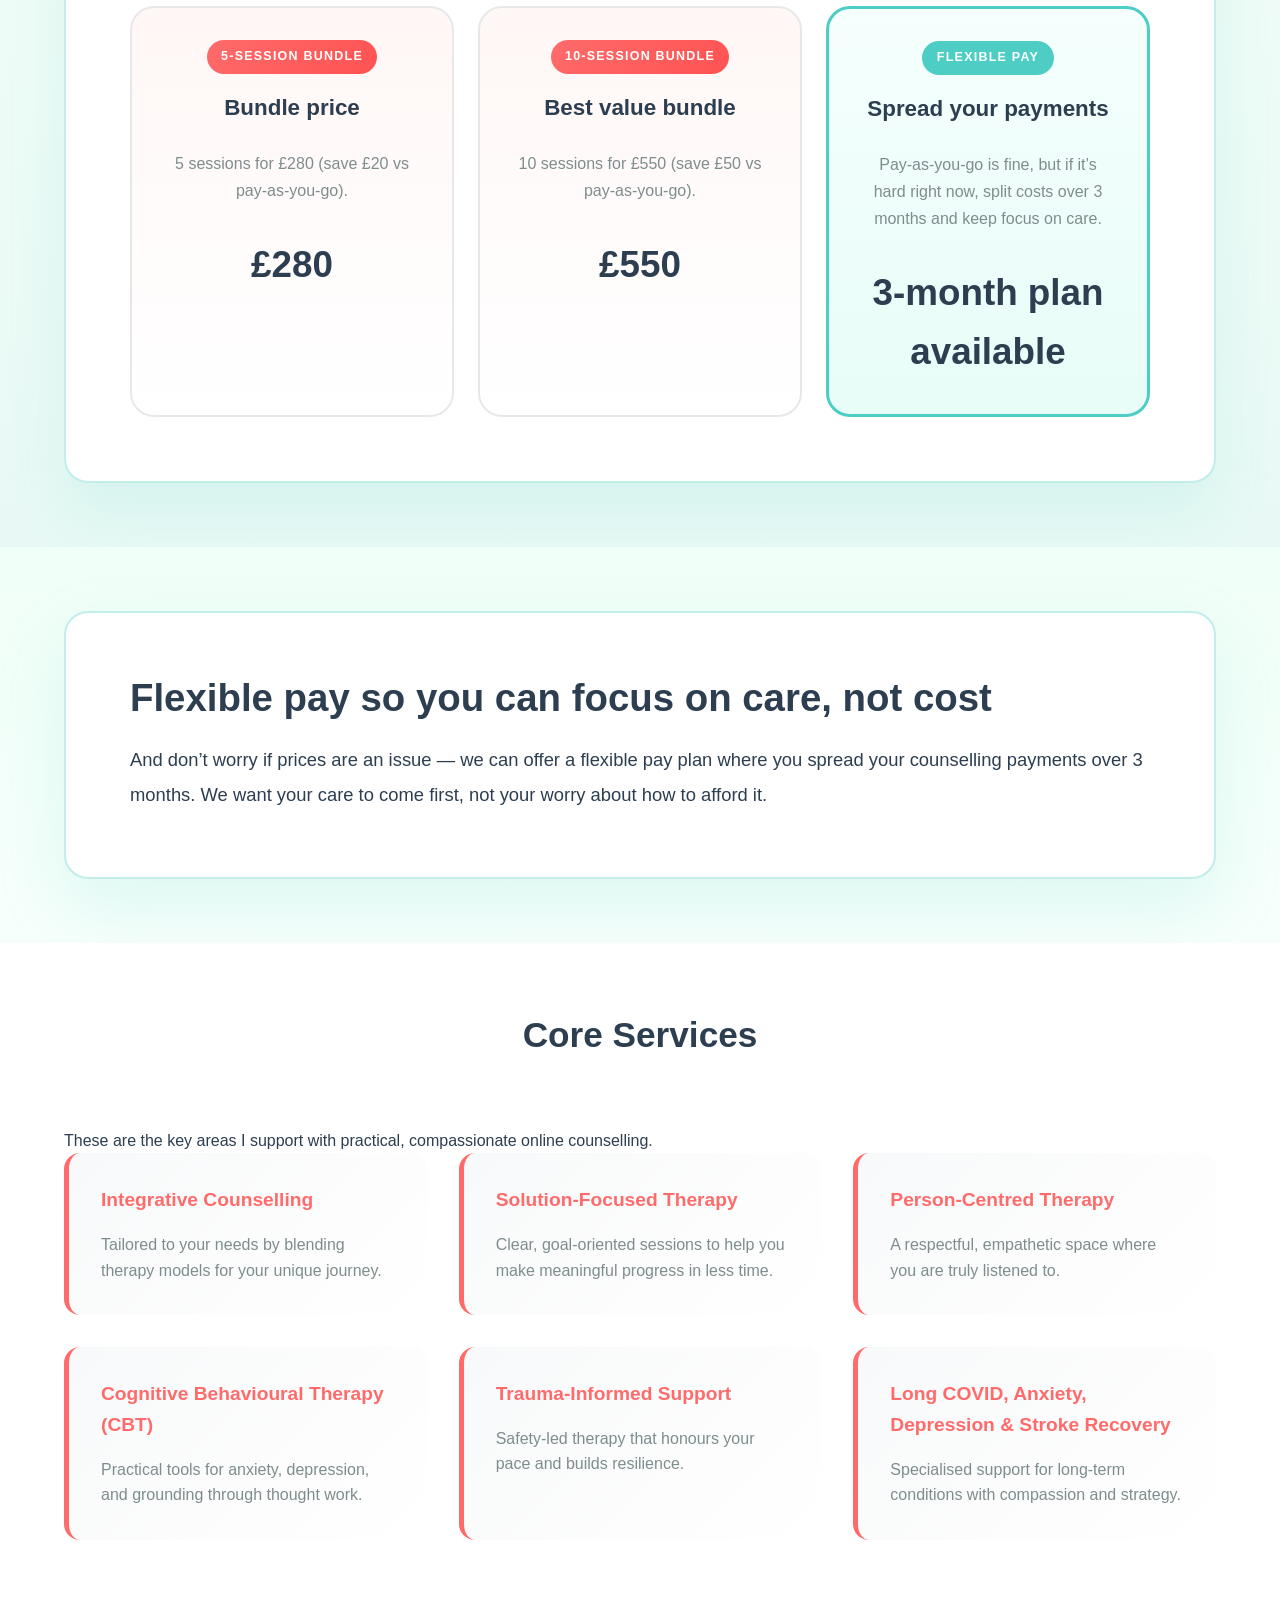
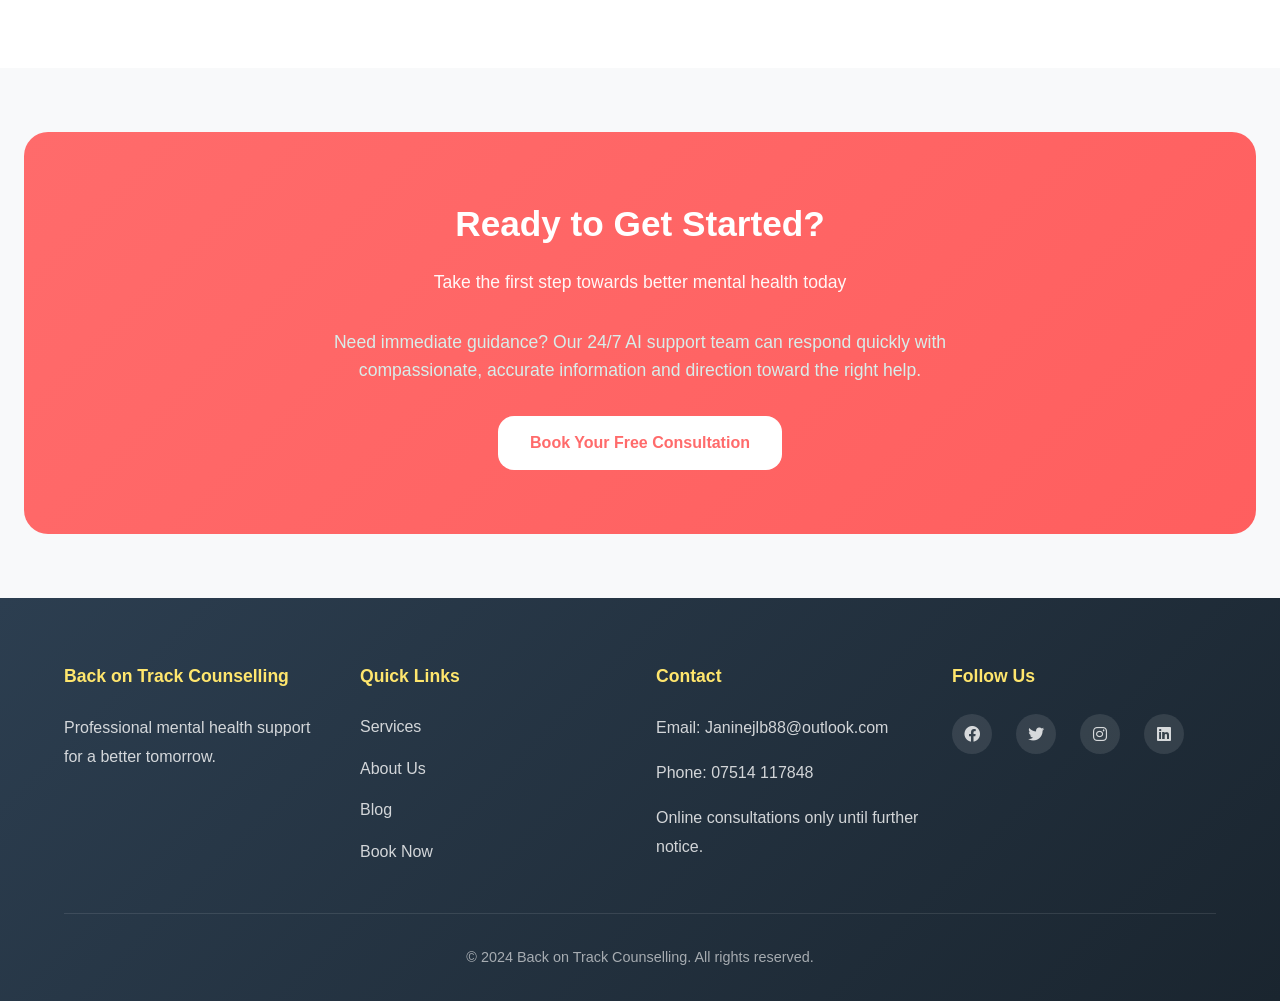
==== commit 46913d3a: "Remove top logo banner from about page" ====
--- a/index.html
+++ b/index.html
@@ -12,7 +12,7 @@
     <nav class="navbar">
         <div class="container">
             <div class="nav-brand">
-                <h1>🚀 Back on Track</h1>
+                <a href="index.html"><img src="logo.png" alt="Back on Track Counselling" class="logo-img"></a>
             </div>
             <ul class="nav-menu">
                 <li><a href="index.html" class="active">Home</a></li>
@@ -24,6 +24,16 @@
         </div>
     </nav>
 
+    <!-- Top logo banner (global) -->
+    <section class="top-logo-banner">
+        <div class="container top-logo-area">
+            <img src="logo.png" alt="Back on Track Logo" class="top-logo" />
+            <div class="top-logo-title">
+                <h1>Back On Track</h1>
+            </div>
+        </div>
+    </section>
+
     <!-- Hero Section -->
     <section class="hero">
         <div class="hero-content">
@@ -41,24 +51,121 @@
             <div class="features-grid">
                 <div class="feature-card">
                     <i class="fas fa-user-tie"></i>
-                    <h4>Experienced Counsellors</h4>
-                    <p>Our team of qualified professionals brings years of expertise in mental health support.</p>
-                </div>
-                <div class="feature-card">
-                    <i class="fas fa-lock"></i>
-                    <h4>100% Confidential</h4>
-                    <p>Your privacy is our priority. All sessions are completely confidential and secure.</p>
-                </div>
-                <div class="feature-card">
-                    <i class="fas fa-calendar-check"></i>
-                    <h4>Flexible Scheduling</h4>
-                    <p>Book sessions at times that work for you, including evenings and weekends.</p>
+                    <h4>Experienced Counselling</h4>
+                    <p>Practical, professional support based on years of training and real-world experience.</p>
+                </div>
+                <div class="feature-card">
+                    <i class="fas fa-check-circle"></i>
+                    <h4>Evidence-Based Practice</h4>
+                    <p>We use proven methods including CBT, trauma-informed work, and solution-focused progress.</p>
+                </div>
+                <div class="feature-card">
+                    <i class="fas fa-heart"></i>
+                    <h4>Personalized Approach</h4>
+                    <p>Treatment is shaped around you, your history, your goals, and your comfort.</p>
+                </div>
+                <div class="feature-card">
+                    <i class="fas fa-wallet"></i>
+                    <h4>Flexible Pay Support</h4>
+                    <p>Easy 3-month payment options help keep therapy affordable and low stress.</p>
                 </div>
                 <div class="feature-card">
                     <i class="fas fa-video"></i>
-                    <h4>Online & In-Person</h4>
-                    <p>Choose between virtual sessions or meet us in our comfortable office space.</p>
-                </div>
+                    <h4>Online Video Call Support</h4>
+                    <p>Secure online sessions available so you can attend from home safely and comfortably.</p>
+                </div>
+                <div class="feature-card">
+                    <i class="fas fa-shield-alt"></i>
+                    <h4>Confidential & Safe</h4>
+                    <p>Your privacy is treated with the highest professional standards and respect.</p>
+                </div>
+            </div>
+        </div>
+    </section>
+
+    <!-- About Me Section -->
+    <section class="about-home journey-section">
+        <div class="container">
+            <div class="journey-card">
+                <div class="journey-header">
+                    <span>My Journey</span>
+                    <h3>Hi, I’m Janine — a counsellor who listens, understands and supports you with care.</h3>
+                </div>
+                <p>I have always been the person my family and friends turned to when they needed someone who would really listen. That natural instinct to care led me into work supporting children with SEND, and later into training as an integrative counsellor and psychotherapist.</p>
+                <p>Today I offer online sessions designed to feel warm, calm and completely non-judgemental. I’m an MBACP member with Level 5 training and I’m working towards my BA. I support people with anxiety, depression, long COVID, stroke recovery, identity questions, self-acceptance and grounding strategies.</p>
+                <div class="journey-grid">
+                    <div class="journey-item">
+                        <h4>Empathy-led space</h4>
+                        <p>Every session is built around your story, not a checklist.</p>
+                    </div>
+                    <div class="journey-item">
+                        <h4>Professional care</h4>
+                        <p>MBACP member, Level 5 qualified and BA in progress.</p>
+                    </div>
+                    <div class="journey-item">
+                        <h4>Real experience</h4>
+                        <p>From family care to SEND support, my path has always been about helping people feel heard.</p>
+                    </div>
+                </div>
+            </div>
+        </div>
+    </section>
+
+    <!-- Pricing Section -->
+    <section class="pricing-home">
+        <div class="container">
+            <div class="pricing-home-card">
+                <div class="pricing-top">
+                    <h3>Pricing & Support</h3>
+                    <p>Clear, caring options that help you feel confident about getting support.</p>
+                </div>
+                <div class="pricing-card-grid">
+                    <div class="pricing-card highlight">
+                        <div class="pricing-tag">Student counsellor deal</div>
+                        <h4>Special saving for student counsellors</h4>
+                        <p>Receive a reduced session rate that makes counselling easier to access.</p>
+                        <div class="price-value">£45</div>
+                    </div>
+                    <div class="pricing-card">
+                        <div class="pricing-tag">Standard session</div>
+                        <h4>Trusted support for your wellbeing</h4>
+                        <p>Professional online counselling sessions that help you move forward.</p>
+                        <div class="price-value">£60</div>
+                    </div>
+                    <div class="pricing-card highlight">
+                        <div class="pricing-tag">New adult offer</div>
+                        <h4>First adult session</h4>
+                        <p>Save when you book your first session if you are 18 or older.</p>
+                        <div class="price-value">10% off</div>
+                    </div>
+                    <div class="pricing-card highlight">
+                        <div class="pricing-tag">5-Session bundle</div>
+                        <h4>Bundle price</h4>
+                        <p>5 sessions for £280 (save £20 vs pay-as-you-go).</p>
+                        <div class="price-value">£280</div>
+                    </div>
+                    <div class="pricing-card highlight">
+                        <div class="pricing-tag">10-Session bundle</div>
+                        <h4>Best value bundle</h4>
+                        <p>10 sessions for £550 (save £50 vs pay-as-you-go).</p>
+                        <div class="price-value">£550</div>
+                    </div>
+                    <div class="pricing-card flex-pay-card">
+                        <div class="pricing-tag">Flexible pay</div>
+                        <h4>Spread your payments</h4>
+                        <p>Pay-as-you-go is fine, but if it’s hard right now, split costs over 3 months and keep focus on care.</p>
+                        <div class="price-value">3-month plan available</div>
+                    </div>
+                </div>
+            </div>
+        </div>
+    </section>
+
+    <section class="flexible-pay">
+        <div class="container">
+            <div class="flexible-card">
+                <h3>Flexible pay so you can focus on care, not cost</h3>
+                <p>And don’t worry if prices are an issue — we can offer a flexible pay plan where you spread your counselling payments over 3 months. We want your care to come first, not your worry about how to afford it.</p>
             </div>
         </div>
     </section>
@@ -66,56 +173,32 @@
     <!-- Services Preview -->
     <section class="services-preview">
         <div class="container">
-            <h3>Our Services</h3>
+            <h3>Core Services</h3>
+            <p>These are the key areas I support with practical, compassionate online counselling.</p>
             <div class="services-grid">
                 <div class="service-item">
-                    <h4>Individual Counselling</h4>
-                    <p>One-on-one sessions tailored to your unique needs and goals.</p>
-                </div>
-                <div class="service-item">
-                    <h4>Couples Therapy</h4>
-                    <p>Build stronger relationships with professional guidance.</p>
-                </div>
-                <div class="service-item">
-                    <h4>Family Counselling</h4>
-                    <p>Improve family dynamics and communication patterns.</p>
-                </div>
-                <div class="service-item">
-                    <h4>Grief Support</h4>
-                    <p>Navigate loss with compassionate, professional support.</p>
-                </div>
-                <div class="service-item">
-                    <h4>Anxiety & Depression</h4>
-                    <p>Evidence-based treatment for mental health conditions.</p>
-                </div>
-                <div class="service-item">
-                    <h4>Life Transitions</h4>
-                    <p>Support through major life changes and challenges.</p>
-                </div>
-            </div>
-            <a href="services.html" class="btn btn-primary">View All Services</a>
-        </div>
-    </section>
-
-    <!-- Testimonials -->
-    <section class="testimonials">
-        <div class="container">
-            <h3>What Our Clients Say</h3>
-            <div class="testimonials-grid">
-                <div class="testimonial-card">
-                    <div class="stars">⭐⭐⭐⭐⭐</div>
-                    <p>"Back on Track has been transformational for me. The counsellors are truly caring and professional."</p>
-                    <strong>- Sarah M.</strong>
-                </div>
-                <div class="testimonial-card">
-                    <div class="stars">⭐⭐⭐⭐⭐</div>
-                    <p>"I appreciated the flexible scheduling and felt completely supported throughout my journey."</p>
-                    <strong>- James P.</strong>
-                </div>
-                <div class="testimonial-card">
-                    <div class="stars">⭐⭐⭐⭐⭐</div>
-                    <p>"Highly recommend! The online sessions were convenient and just as effective as in-person."</p>
-                    <strong>- Emma R.</strong>
+                    <h4>Integrative Counselling</h4>
+                    <p>Tailored to your needs by blending therapy models for your unique journey.</p>
+                </div>
+                <div class="service-item">
+                    <h4>Solution-Focused Therapy</h4>
+                    <p>Clear, goal-oriented sessions to help you make meaningful progress in less time.</p>
+                </div>
+                <div class="service-item">
+                    <h4>Person-Centred Therapy</h4>
+                    <p>A respectful, empathetic space where you are truly listened to.</p>
+                </div>
+                <div class="service-item">
+                    <h4>Cognitive Behavioural Therapy (CBT)</h4>
+                    <p>Practical tools for anxiety, depression, and grounding through thought work.</p>
+                </div>
+                <div class="service-item">
+                    <h4>Trauma-Informed Support</h4>
+                    <p>Safety-led therapy that honours your pace and builds resilience.</p>
+                </div>
+                <div class="service-item">
+                    <h4>Long COVID, Anxiety, Depression & Stroke Recovery</h4>
+                    <p>Specialised support for long-term conditions with compassion and strategy.</p>
                 </div>
             </div>
         </div>
@@ -126,6 +209,7 @@
         <div class="container">
             <h3>Ready to Get Started?</h3>
             <p>Take the first step towards better mental health today</p>
+            <p class="ai-note">Need immediate guidance? Our 24/7 AI support team can respond quickly with compassionate, accurate information and direction toward the right help.</p>
             <a href="booking.html" class="btn btn-white">Book Your Free Consultation</a>
         </div>
     </section>
@@ -149,9 +233,9 @@
                 </div>
                 <div class="footer-section">
                     <h5>Contact</h5>
-                    <p>Email: info@backontrack.com</p>
-                    <p>Phone: (555) 123-4567</p>
-                    <p>Hours: Mon-Fri 9am-6pm</p>
+                    <p>Email: <a href="mailto:Janinejlb88@outlook.com">Janinejlb88@outlook.com</a></p>
+                    <p>Phone: <a href="tel:07514117848">07514 117848</a></p>
+                    <p>Online consultations only until further notice.</p>
                 </div>
                 <div class="footer-section">
                     <h5>Follow Us</h5>
--- a/styles.css
+++ b/styles.css
@@ -89,6 +89,56 @@
     font-family: var(--font-heading);
 }
 
+.logo-img {
+    max-width: 180px;
+    max-height: 80px;
+    width: auto;
+    height: auto;
+    object-fit: contain;
+    display: block;
+}
+
+.top-logo-banner {
+    padding: 1rem 0;
+    text-align: center;
+    background-color: #ffffff;
+    border-bottom: 1px solid var(--border-color);
+}
+
+.top-logo-banner .top-logo {
+    max-width: 260px;
+    max-height: 110px;
+    width: auto;
+    height: auto;
+    object-fit: contain;
+    display: inline-block;
+}
+
+.top-logo-area {
+    display: flex;
+    align-items: center;
+    justify-content: center;
+    gap: 16px;
+}
+
+.top-logo-title h1 {
+    margin: 0;
+    color: var(--dark-bg);
+    font-family: var(--font-heading);
+    font-size: 2rem;
+}
+
+@media (max-width: 768px) {
+    .top-logo-area {
+        flex-direction: column;
+        gap: 10px;
+    }
+
+    .top-logo-title h1 {
+        font-size: 1.5rem;
+    }
+}
+
 .nav-menu {
     display: flex;
     list-style: none;
@@ -258,6 +308,220 @@
     100% { transform: translate(50px, 50px); }
 }
 
+/* About Home Journey Section */
+.journey-section {
+    padding: var(--spacing-2xl) 0;
+    background: linear-gradient(180deg, #F7FEFE 0%, #E8FBF9 100%);
+}
+
+.journey-card {
+    background: white;
+    border: 1px solid rgba(78, 205, 196, 0.35);
+    border-radius: var(--radius-xl);
+    padding: var(--spacing-2xl);
+    box-shadow: 0 24px 50px rgba(78, 205, 196, 0.12);
+}
+
+.journey-header {
+    display: flex;
+    flex-direction: column;
+    gap: 0.75rem;
+    margin-bottom: var(--spacing-lg);
+}
+
+.journey-header span {
+    display: inline-block;
+    background: var(--secondary-color);
+    color: white;
+    padding: 0.5rem 1rem;
+    border-radius: 999px;
+    font-weight: 700;
+    letter-spacing: 0.08em;
+    text-transform: uppercase;
+    font-size: 0.85rem;
+}
+
+.journey-header h3 {
+    font-size: 2.4rem;
+    line-height: 1.1;
+    color: var(--dark-bg);
+}
+
+.journey-card p {
+    font-size: 1.05rem;
+    color: var(--text-dark);
+    margin-bottom: var(--spacing-md);
+}
+
+.journey-grid {
+    display: grid;
+    grid-template-columns: repeat(3, minmax(0, 1fr));
+    gap: var(--spacing-md);
+    margin-top: var(--spacing-lg);
+}
+
+.journey-item {
+    background: #FFFFFF;
+    border: 1px solid rgba(255, 235, 59, 0.22);
+    border-radius: var(--radius-lg);
+    padding: var(--spacing-md);
+}
+
+.journey-item h4 {
+    margin-bottom: 0.75rem;
+    color: var(--primary-color);
+    font-size: 1.05rem;
+}
+
+.journey-item p {
+    color: var(--text-dark);
+    font-size: 0.98rem;
+    line-height: 1.6;
+}
+
+.pricing-home {
+    padding: var(--spacing-2xl) 0;
+    background: linear-gradient(180deg, #F7FFF8 0%, #E8F9F5 100%);
+}
+
+.pricing-home-card {
+    background: white;
+    border: 2px solid rgba(78, 205, 196, 0.35);
+    border-radius: var(--radius-xl);
+    padding: var(--spacing-2xl);
+    box-shadow: 0 32px 60px rgba(78, 205, 196, 0.12);
+}
+
+.pricing-top h3 {
+    font-size: 2.3rem;
+    margin-bottom: 0.75rem;
+    color: var(--dark-bg);
+}
+
+.pricing-top p {
+    font-size: 1.1rem;
+    color: var(--text-dark);
+    max-width: 760px;
+    margin-bottom: var(--spacing-xl);
+}
+
+.pricing-card-grid {
+    display: grid;
+    grid-template-columns: repeat(auto-fit, minmax(250px, 1fr));
+    gap: var(--spacing-md);
+}
+
+.pricing-card {
+    background: #FFFFFF;
+    border: 1px solid rgba(78, 205, 196, 0.25);
+    border-radius: var(--radius-lg);
+    padding: var(--spacing-lg);
+    transition: all 0.35s ease;
+}
+
+.pricing-card:hover {
+    transform: translateY(-5px);
+    border-color: var(--primary-color);
+    box-shadow: 0 20px 40px rgba(78, 205, 196, 0.16);
+}
+
+.pricing-tag {
+    display: inline-block;
+    text-transform: uppercase;
+    letter-spacing: 0.1em;
+    font-size: 0.78rem;
+    font-weight: 700;
+    color: white;
+    background: var(--secondary-color);
+    padding: 0.45rem 0.9rem;
+    border-radius: 999px;
+    margin-bottom: var(--spacing-sm);
+}
+
+.pricing-card h4 {
+    font-size: 1.3rem;
+    margin-bottom: 0.65rem;
+    color: var(--dark-bg);
+}
+
+.pricing-card p {
+    color: var(--text-dark);
+    font-size: 1rem;
+    margin-bottom: var(--spacing-lg);
+    line-height: 1.7;
+}
+
+.price-value {
+    display: inline-flex;
+    align-items: baseline;
+    gap: 0.5rem;
+    font-size: 2.3rem;
+    font-weight: 800;
+    color: var(--dark-bg);
+}
+
+.pricing-card.highlight .pricing-tag {
+    background: linear-gradient(135deg, var(--primary-color), #FF5252);
+}
+
+.pricing-card.highlight {
+    background: linear-gradient(180deg, #FFF7F6 0%, #FFFFFF 100%);
+}
+
+.pricing-card.flex-pay-card {
+    border-width: 3px;
+    border-color: var(--secondary-color);
+    background: linear-gradient(180deg, #F5FFFD 0%, #E8FDF8 100%);
+}
+
+.flexible-pay {
+    padding: var(--spacing-2xl) 0;
+    background: linear-gradient(180deg, #F0FFF7 0%, #F7FFFC 100%);
+}
+
+.flexible-card {
+    background: white;
+    border: 2px solid rgba(78, 205, 196, 0.35);
+    border-radius: var(--radius-xl);
+    padding: var(--spacing-2xl);
+    box-shadow: 0 30px 70px rgba(78, 205, 196, 0.15);
+}
+
+.flexible-card h3 {
+    font-size: 2.4rem;
+    line-height: 1.1;
+    margin-bottom: var(--spacing-md);
+    color: var(--dark-bg);
+}
+
+.flexible-card p {
+    font-size: 1.15rem;
+    line-height: 1.9;
+    color: var(--text-dark);
+}
+
+@media (max-width: 900px) {
+    .journey-grid {
+        grid-template-columns: 1fr;
+    }
+
+    .journey-header h3 {
+        font-size: 2rem;
+    }
+
+    .pricing-card-grid {
+        grid-template-columns: 1fr;
+    }
+
+    .pricing-top h3 {
+        font-size: 2rem;
+    }
+
+    .flexible-card h3 {
+        font-size: 2rem;
+    }
+}
+
 /* ========================================
    PAGE HEADER
    ======================================== */
@@ -494,13 +758,73 @@
     transition: all 0.3s ease;
 }
 
-.testimonial-card:hover {
-    transform: translateY(-5px);
-    box-shadow: 0 12px 35px rgba(0, 0, 0, 0.15);
-}
-
-.testimonial-card .stars {
-    margin-bottom: var(--spacing-md);
+.cta-section {
+    background: #2C3E50;
+    color: white;
+    padding: var(--spacing-2xl) var(--spacing-md);
+    text-align: center;
+}
+
+.ai-note {
+    font-size: 1.05rem;
+    color: #D7F5F2;
+    margin-bottom: var(--spacing-md);
+    max-width: 680px;
+    margin-left: auto;
+    margin-right: auto;
+}
+
+.chat-section {
+    padding: var(--spacing-2xl) 0;
+    background: linear-gradient(180deg, #F7FDFD 0%, #E6FBFA 100%);
+}
+
+.chat-section h3 {
+    margin-bottom: var(--spacing-sm);
+    color: var(--dark-bg);
+}
+
+.chat-section p {
+    margin-bottom: var(--spacing-lg);
+    color: var(--text-dark);
+}
+
+.chat-widget {
+    max-width: 800px;
+    margin: 0 auto;
+    border: 1px solid rgba(78, 205, 196, 0.35);
+    border-radius: var(--radius-xl);
+    background: white;
+    padding: var(--spacing-lg);
+    box-shadow: 0 24px 40px rgba(78, 205, 196, 0.12);
+}
+
+.chat-bubble {
+    max-width: 75%;
+    padding: 0.9rem 1rem;
+    border-radius: 1rem;
+    margin-bottom: 0.8rem;
+    font-size: 1rem;
+    line-height: 1.5;
+}
+
+.chat-bubble.user {
+    background: var(--primary-color);
+    color: white;
+    align-self: flex-end;
+    margin-left: auto;
+}
+
+.chat-bubble.bot {
+    background: var(--secondary-color);
+    color: #154741;
+    align-self: flex-start;
+}
+
+.chat-widget {
+    display: flex;
+    flex-direction: column;
+}
     font-size: 1.2rem;
 }
 
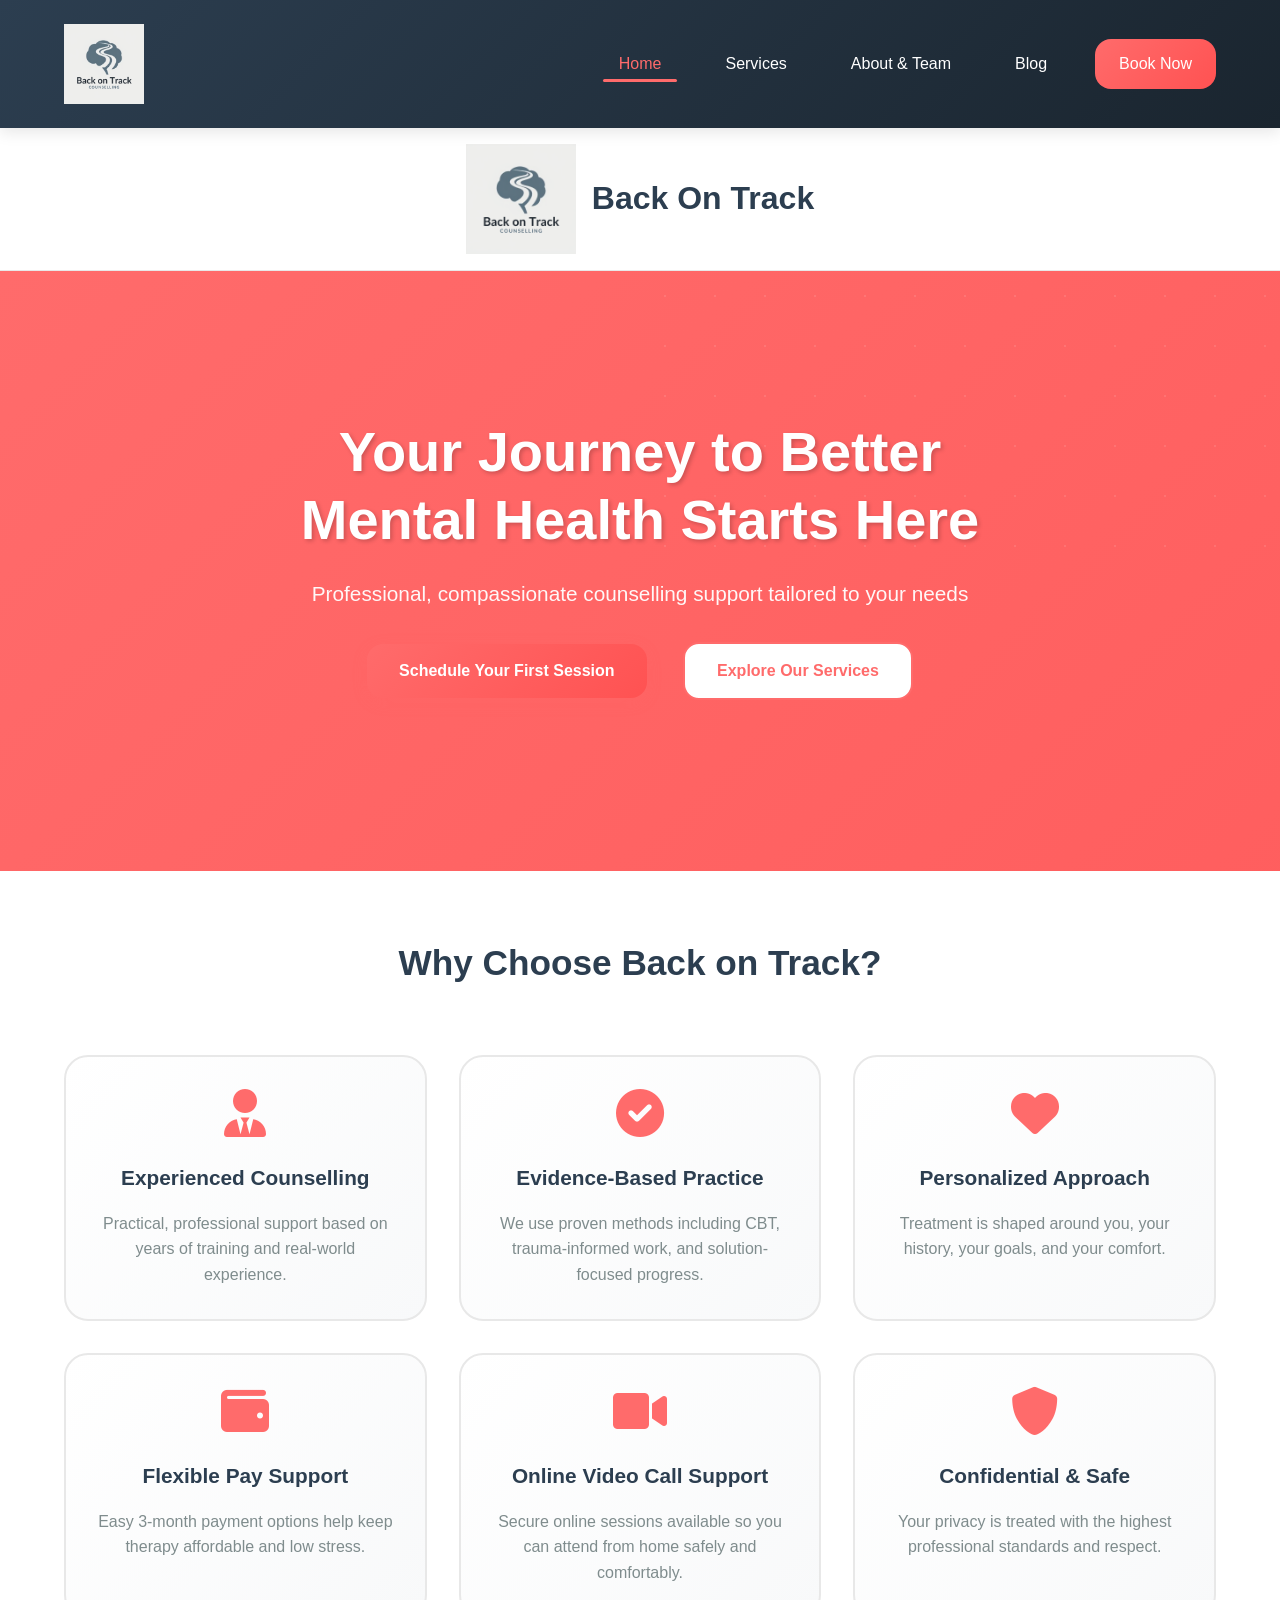
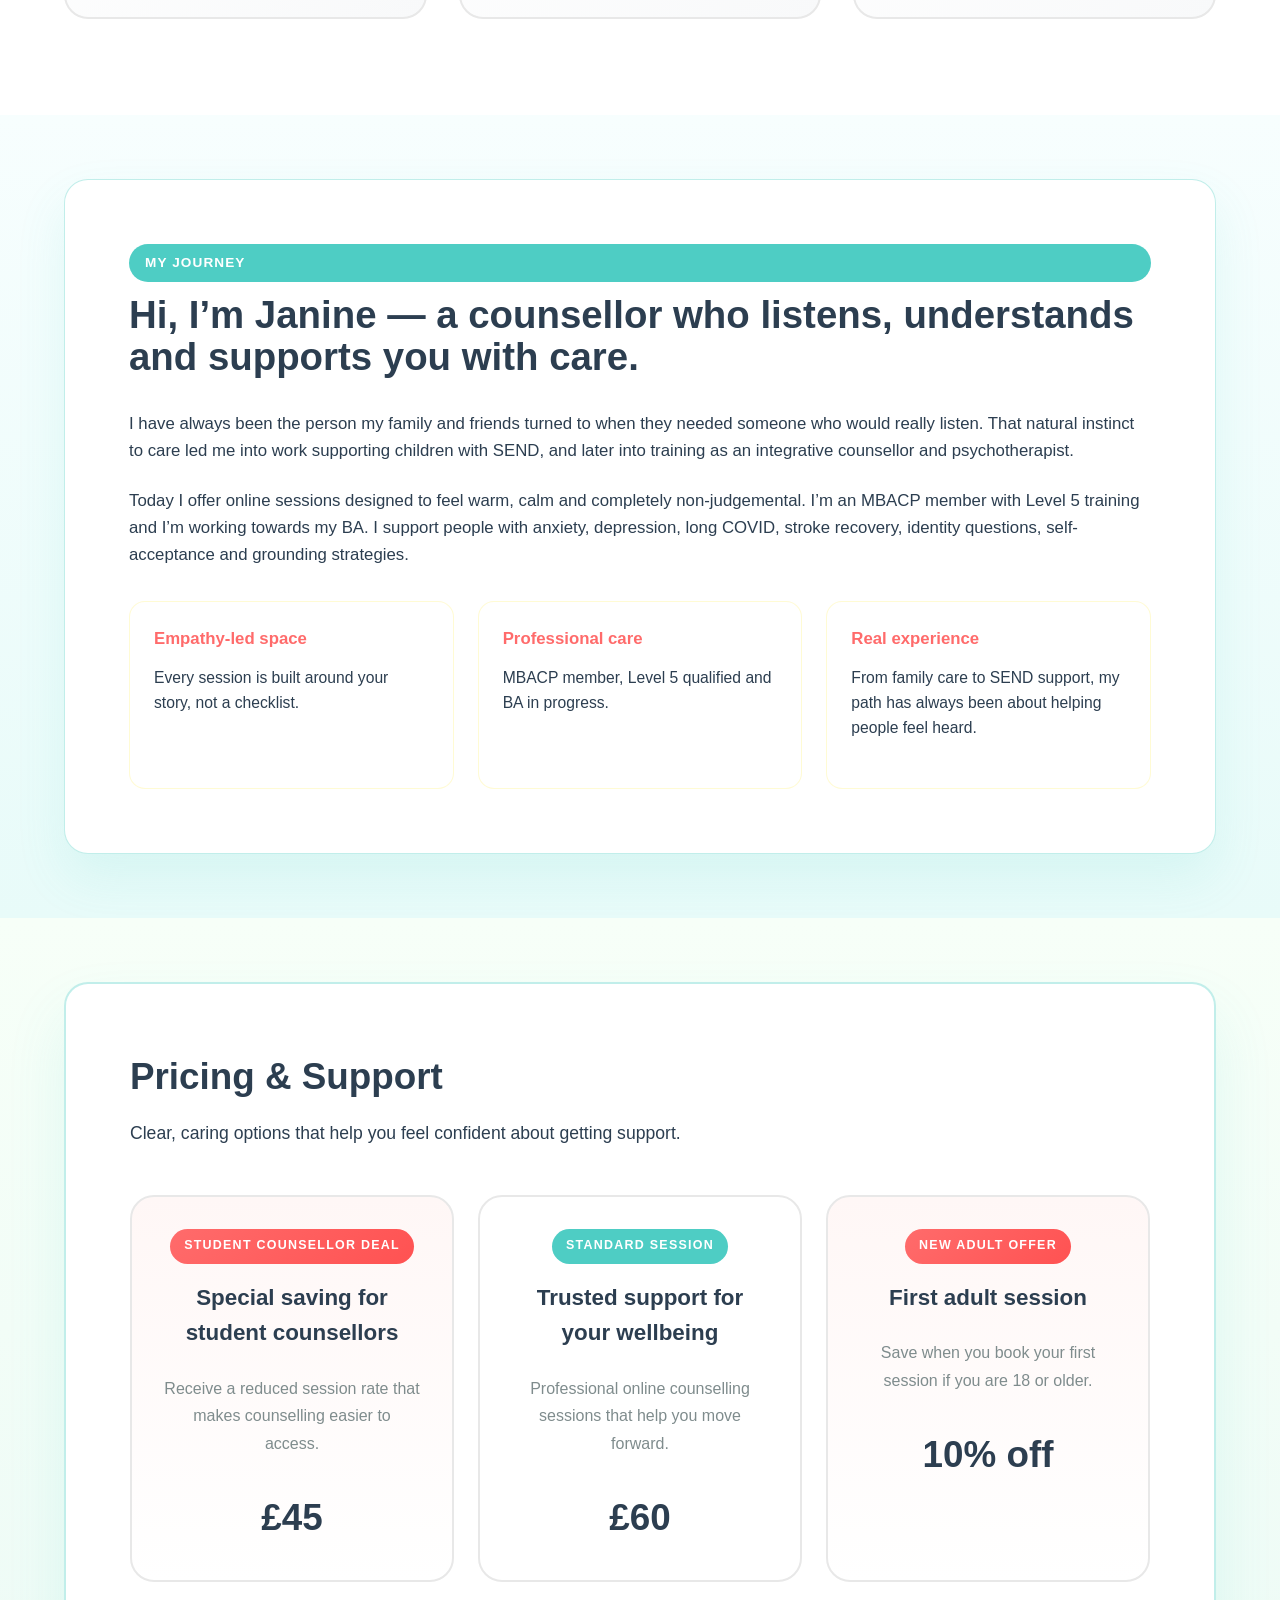
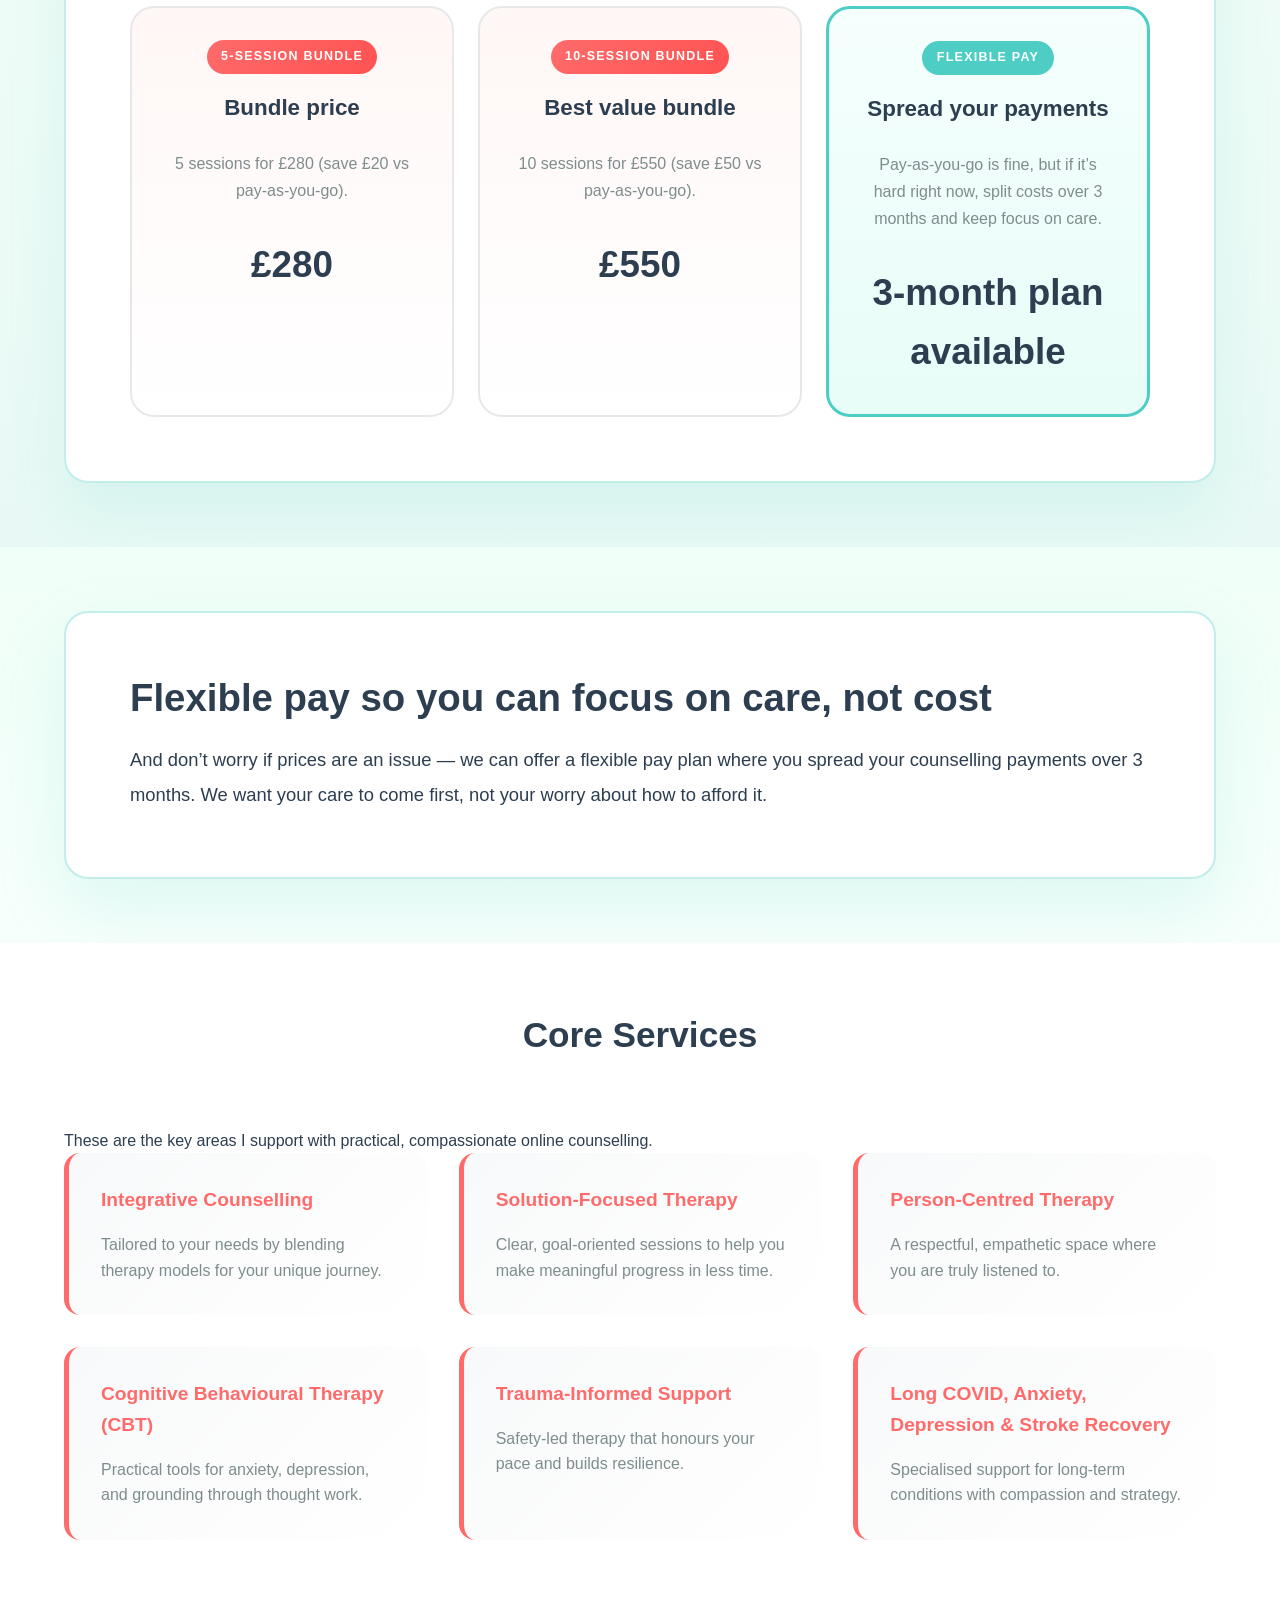
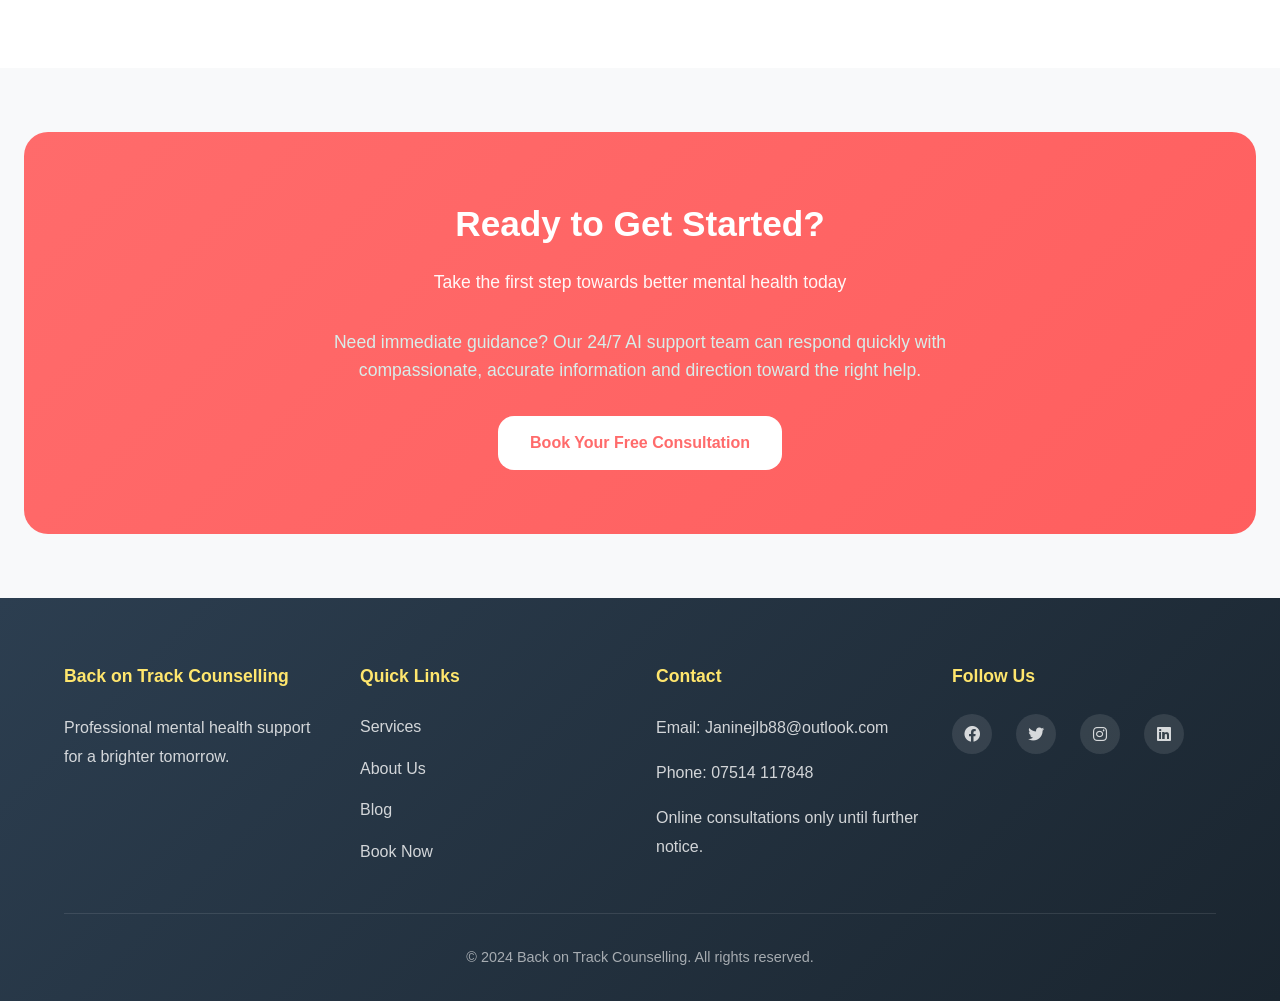
==== commit 3fc66550: "Change 'better tomorrow' to 'brighter tomorrow' in all footers" ====
--- a/index.html
+++ b/index.html
@@ -220,7 +220,7 @@
             <div class="footer-content">
                 <div class="footer-section">
                     <h5>Back on Track Counselling</h5>
-                    <p>Professional mental health support for a better tomorrow.</p>
+                    <p>Professional mental health support for a brighter tomorrow.</p>
                 </div>
                 <div class="footer-section">
                     <h5>Quick Links</h5>
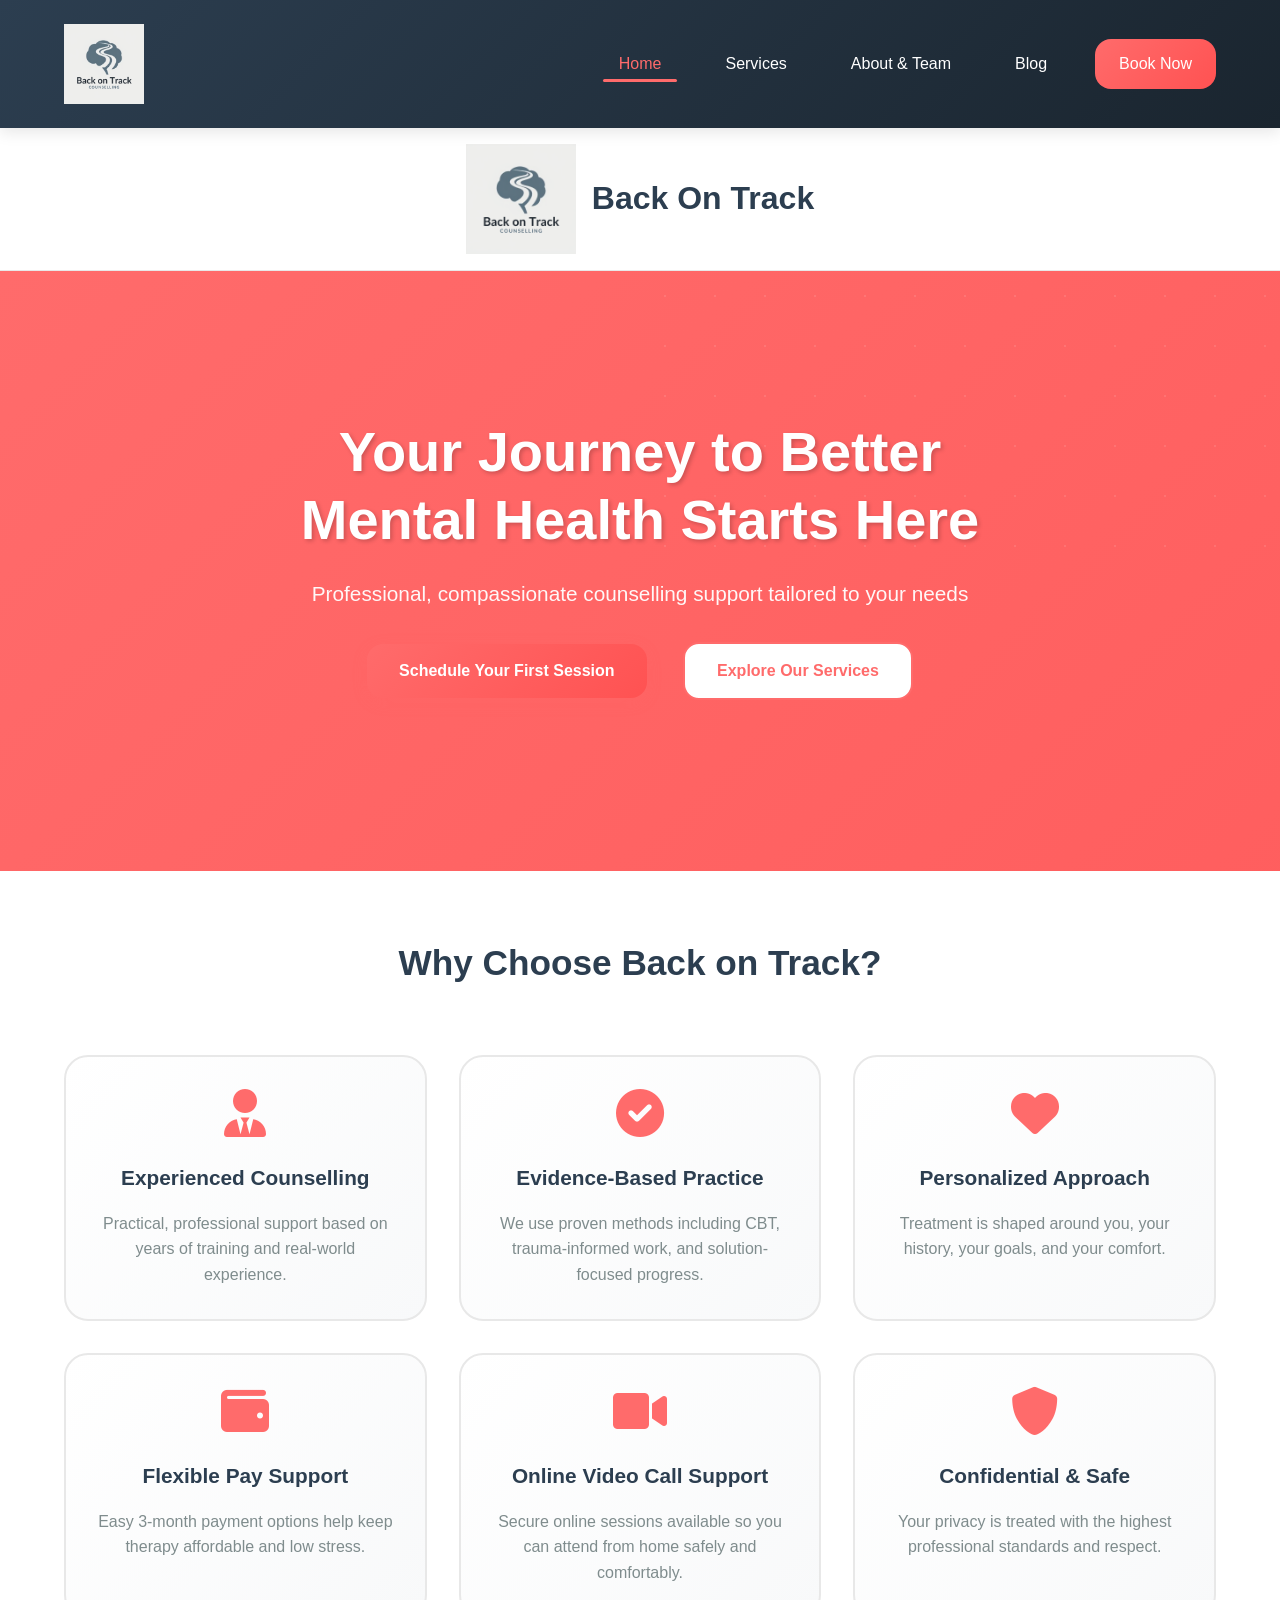
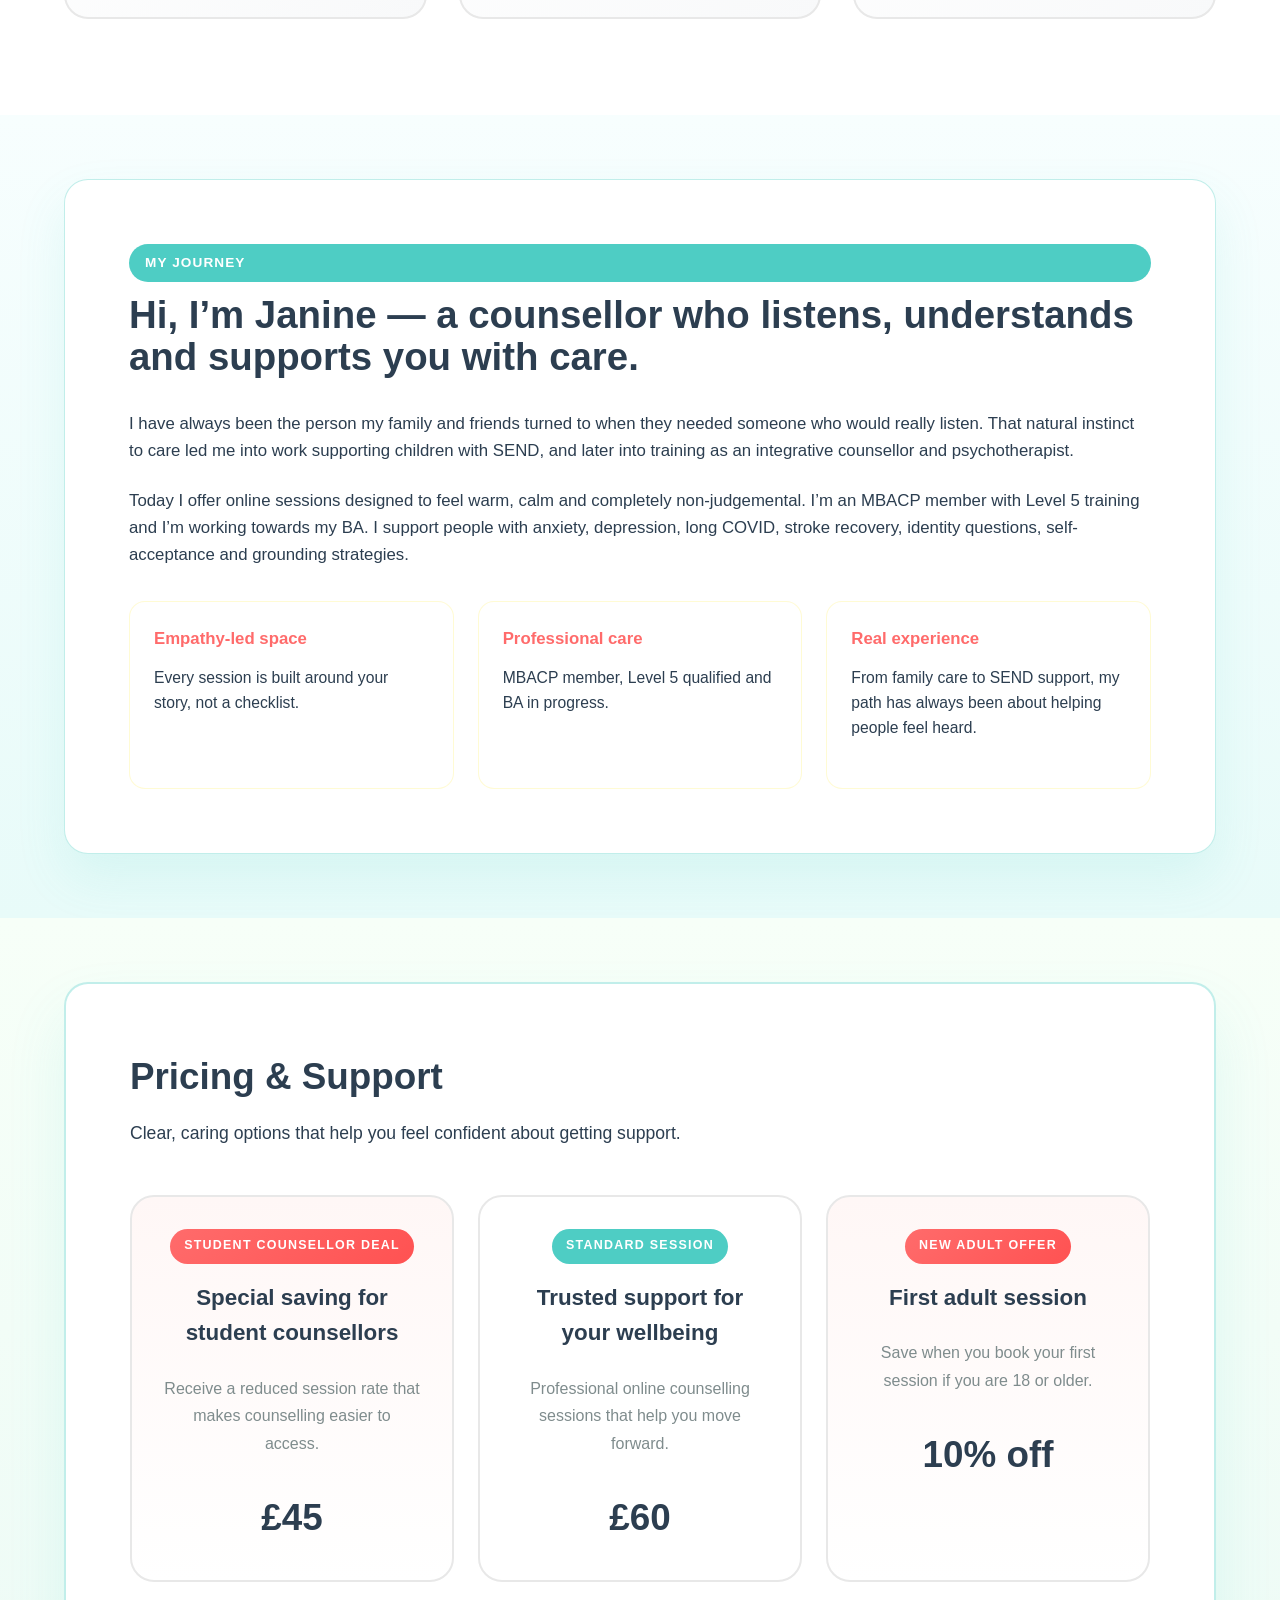
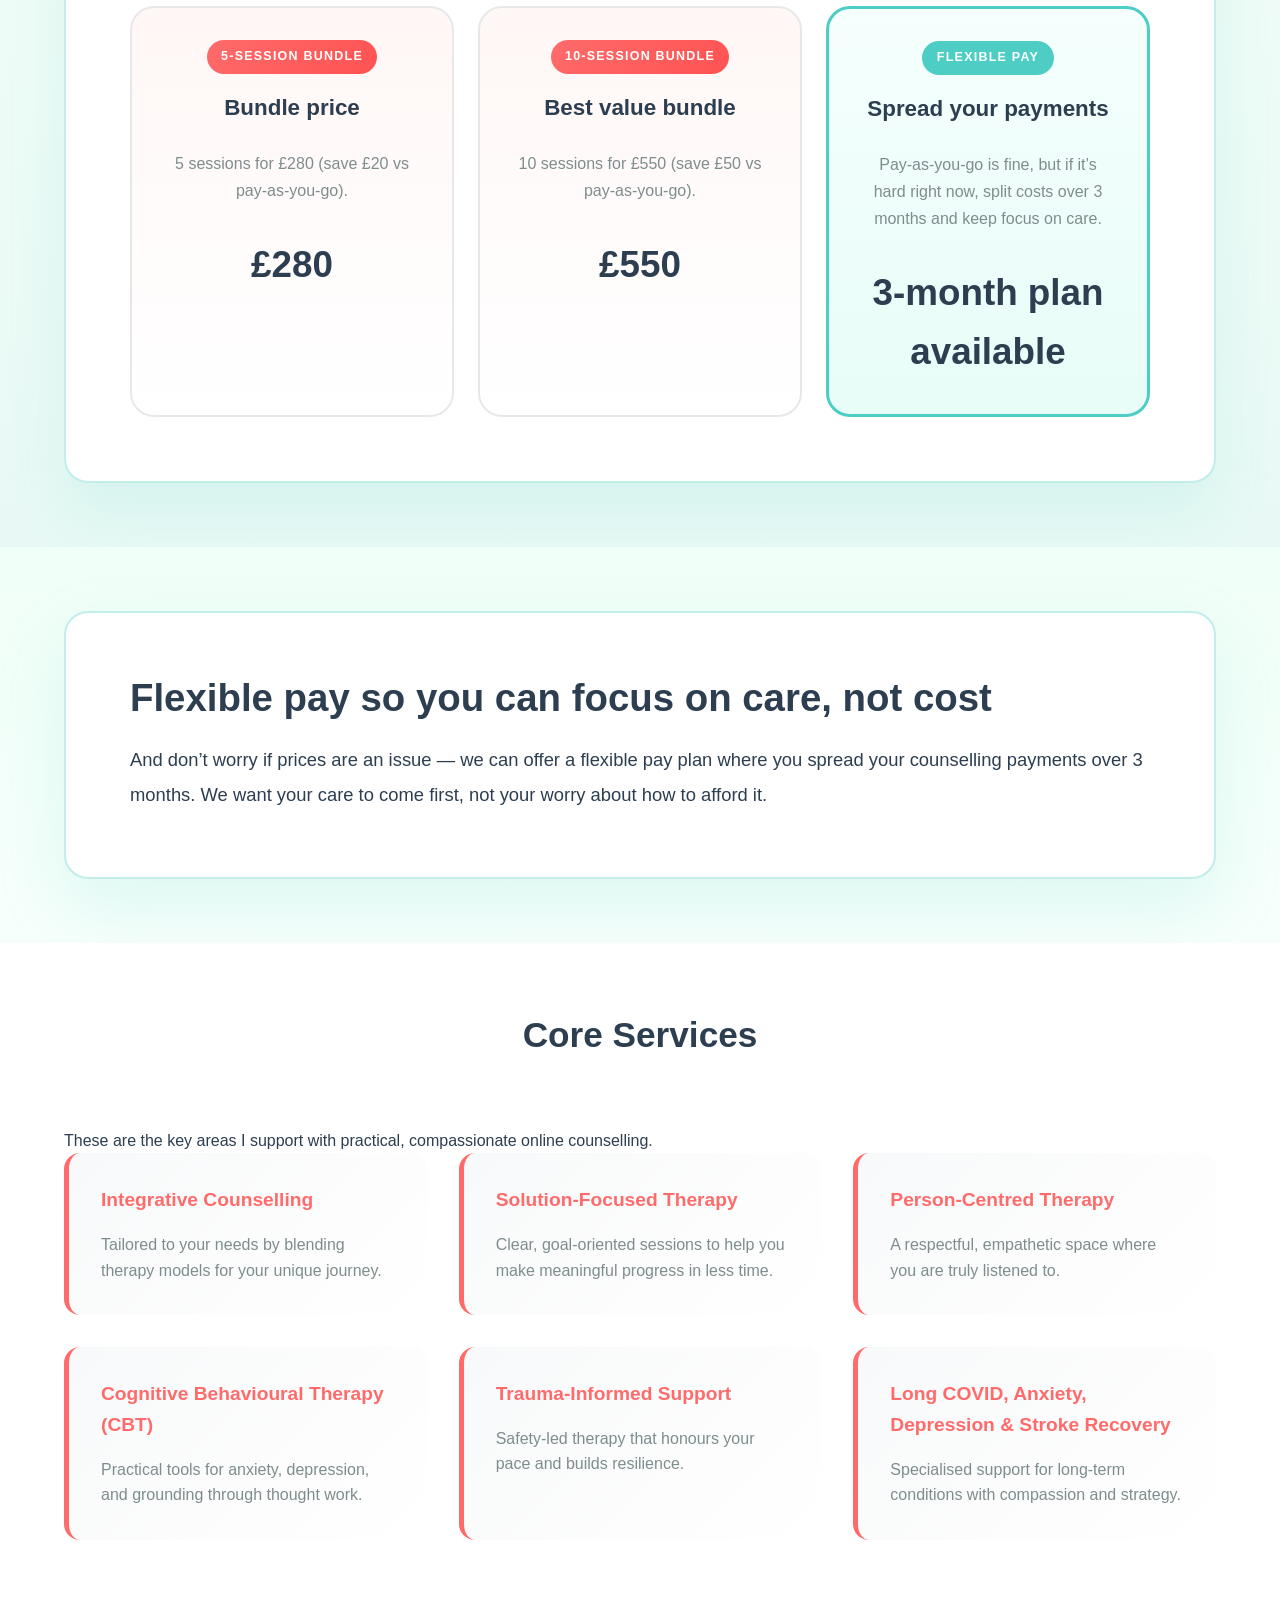
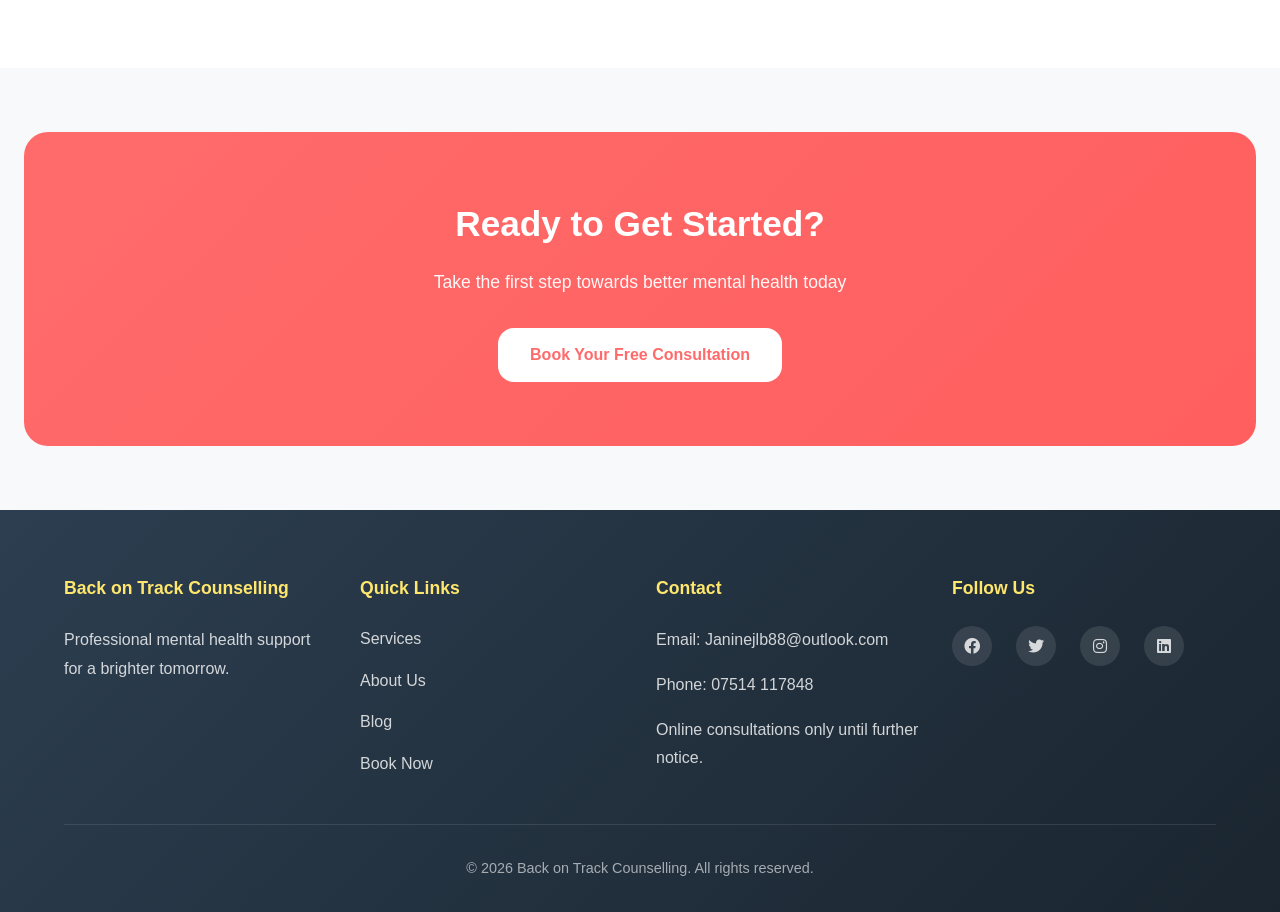
==== commit c5c1a7d7: "Update site content and booking page" ====
--- a/index.html
+++ b/index.html
@@ -209,7 +209,6 @@
         <div class="container">
             <h3>Ready to Get Started?</h3>
             <p>Take the first step towards better mental health today</p>
-            <p class="ai-note">Need immediate guidance? Our 24/7 AI support team can respond quickly with compassionate, accurate information and direction toward the right help.</p>
             <a href="booking.html" class="btn btn-white">Book Your Free Consultation</a>
         </div>
     </section>
@@ -248,7 +247,7 @@
                 </div>
             </div>
             <div class="footer-bottom">
-                <p>&copy; 2024 Back on Track Counselling. All rights reserved.</p>
+                <p>&copy; 2026 Back on Track Counselling. All rights reserved.</p>
             </div>
         </div>
     </footer>
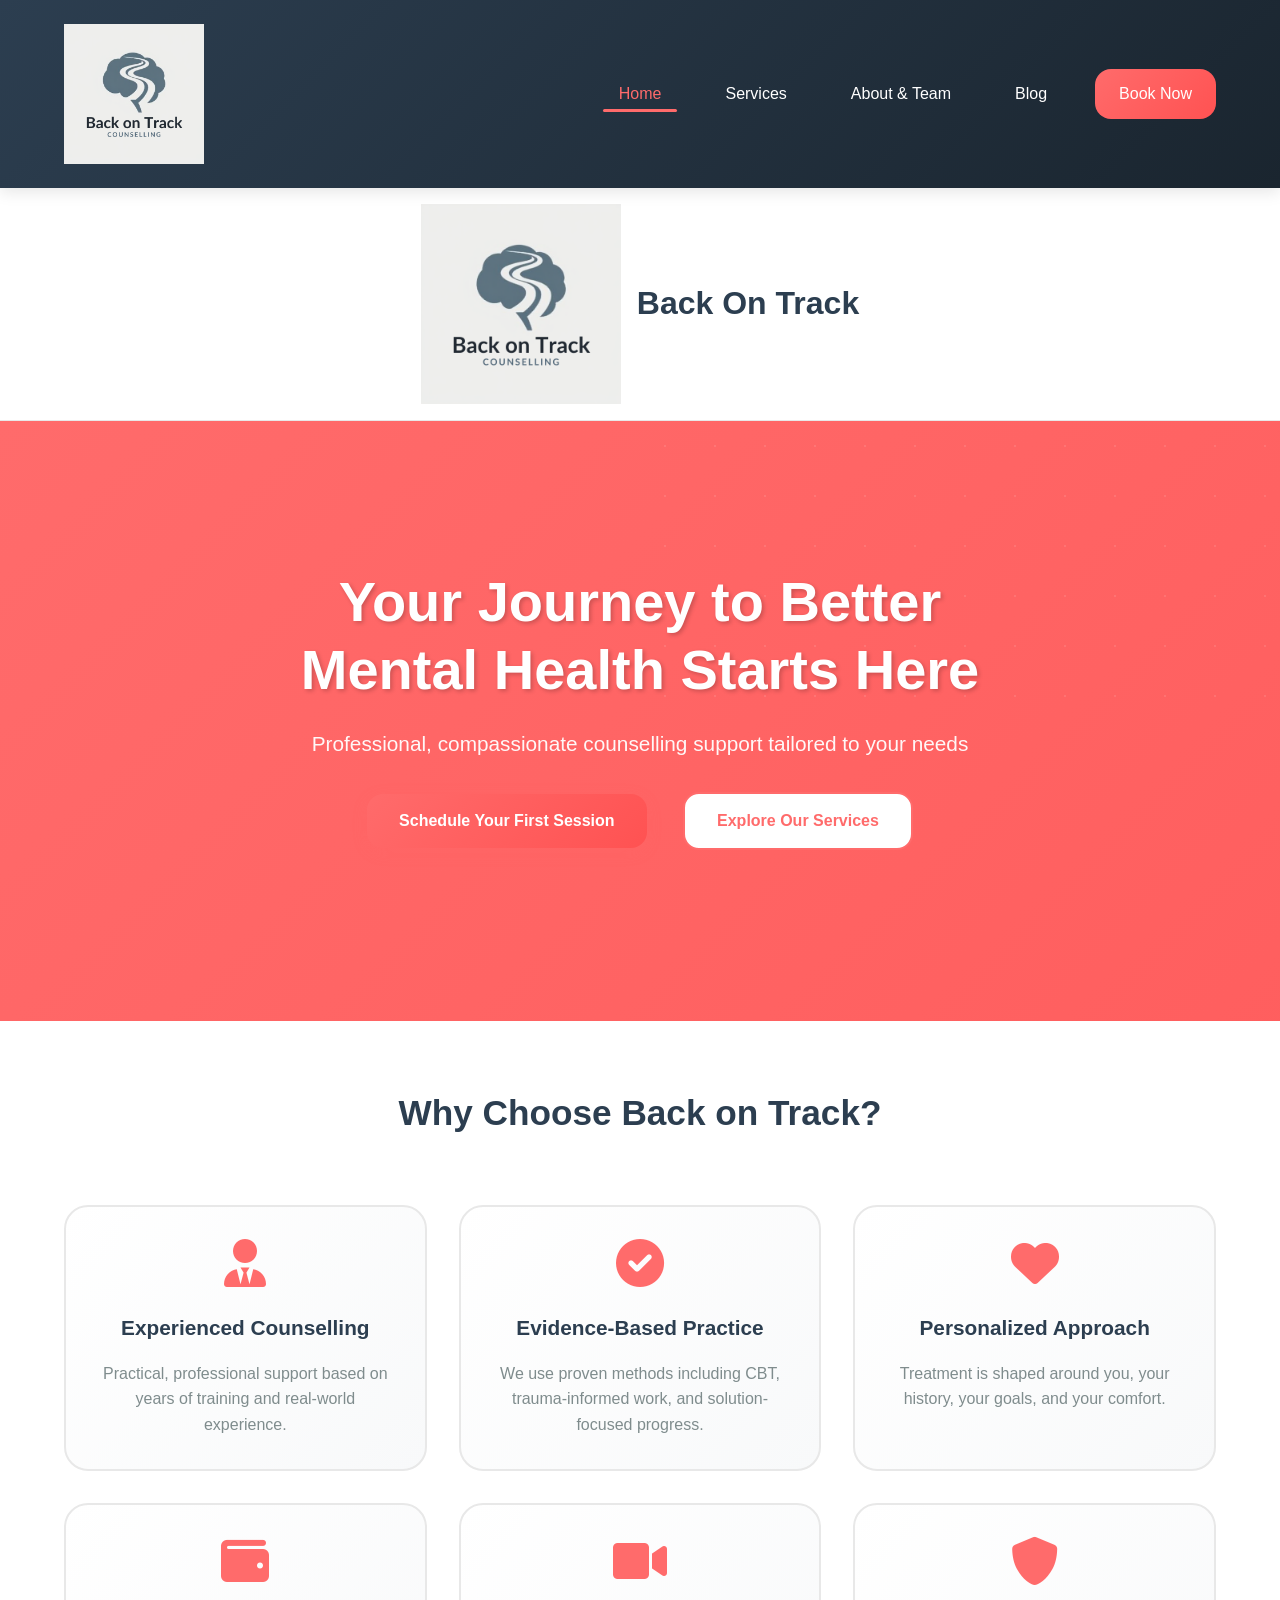
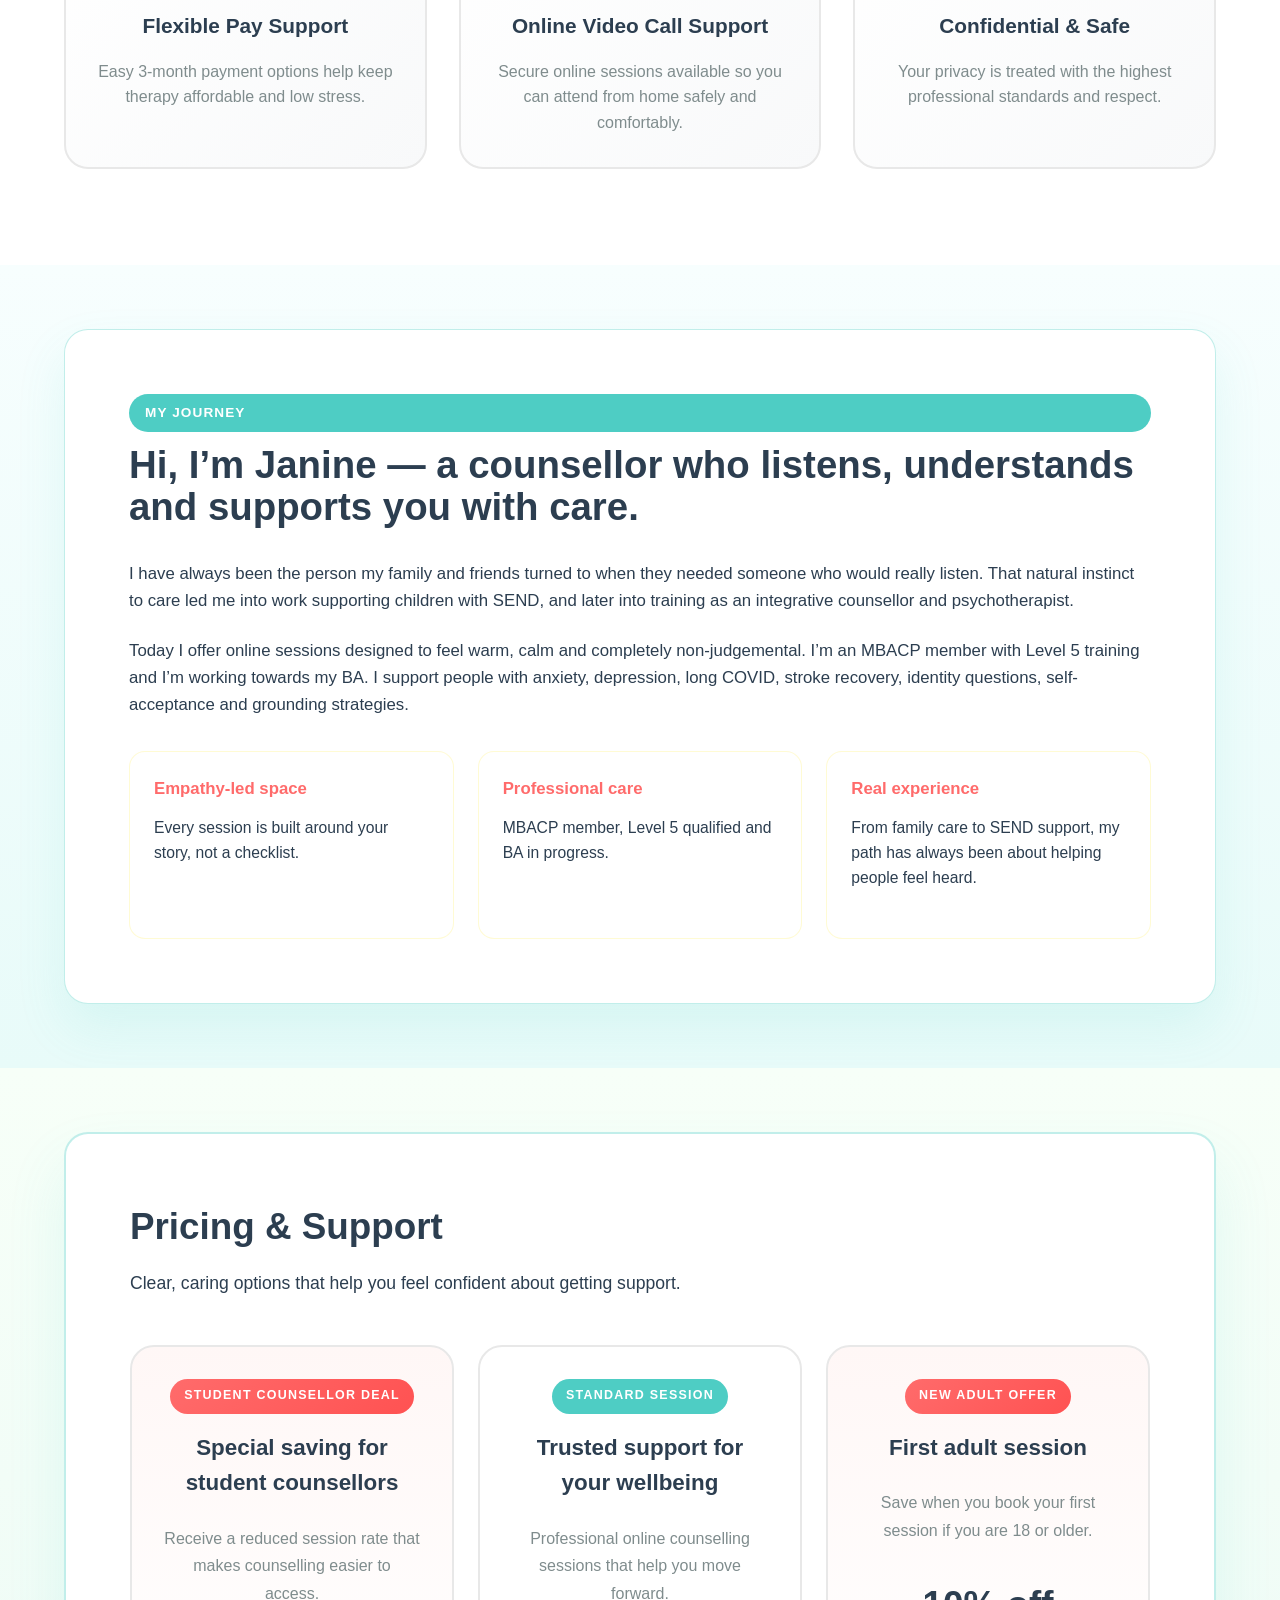
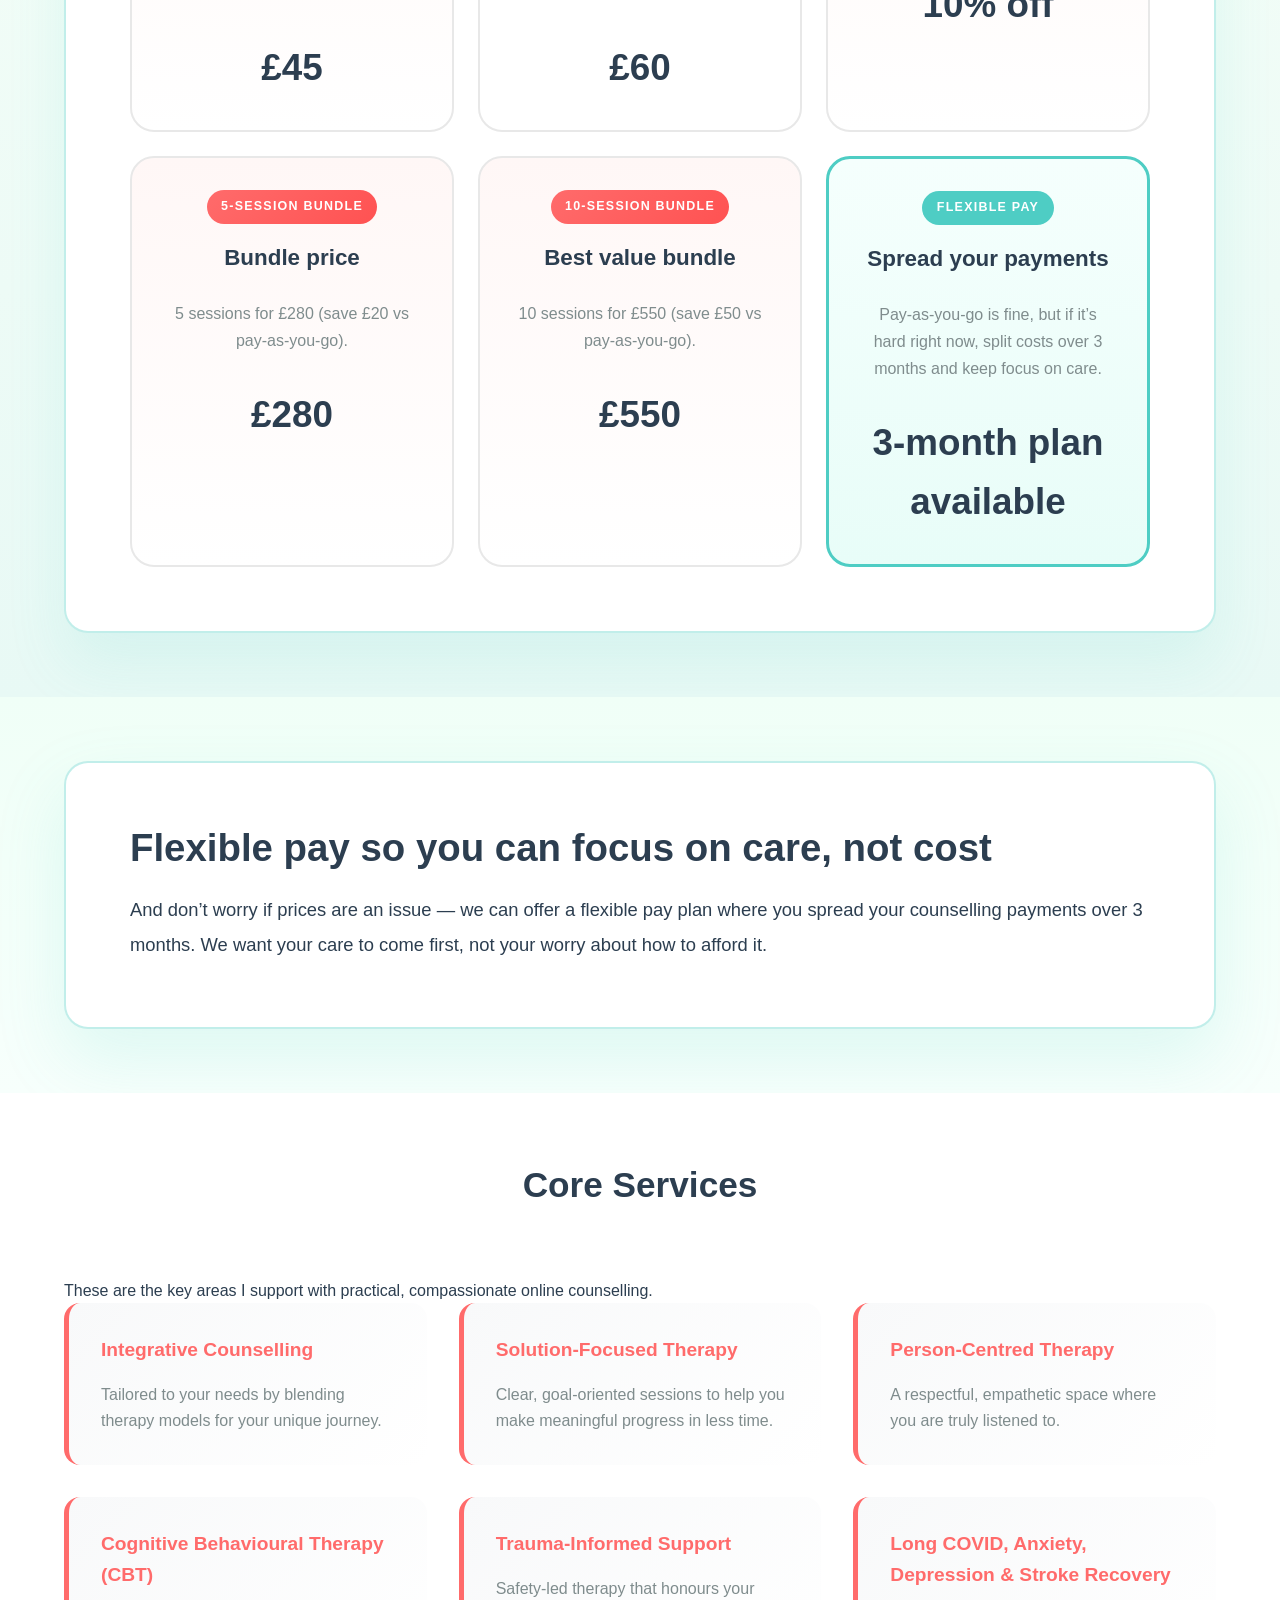
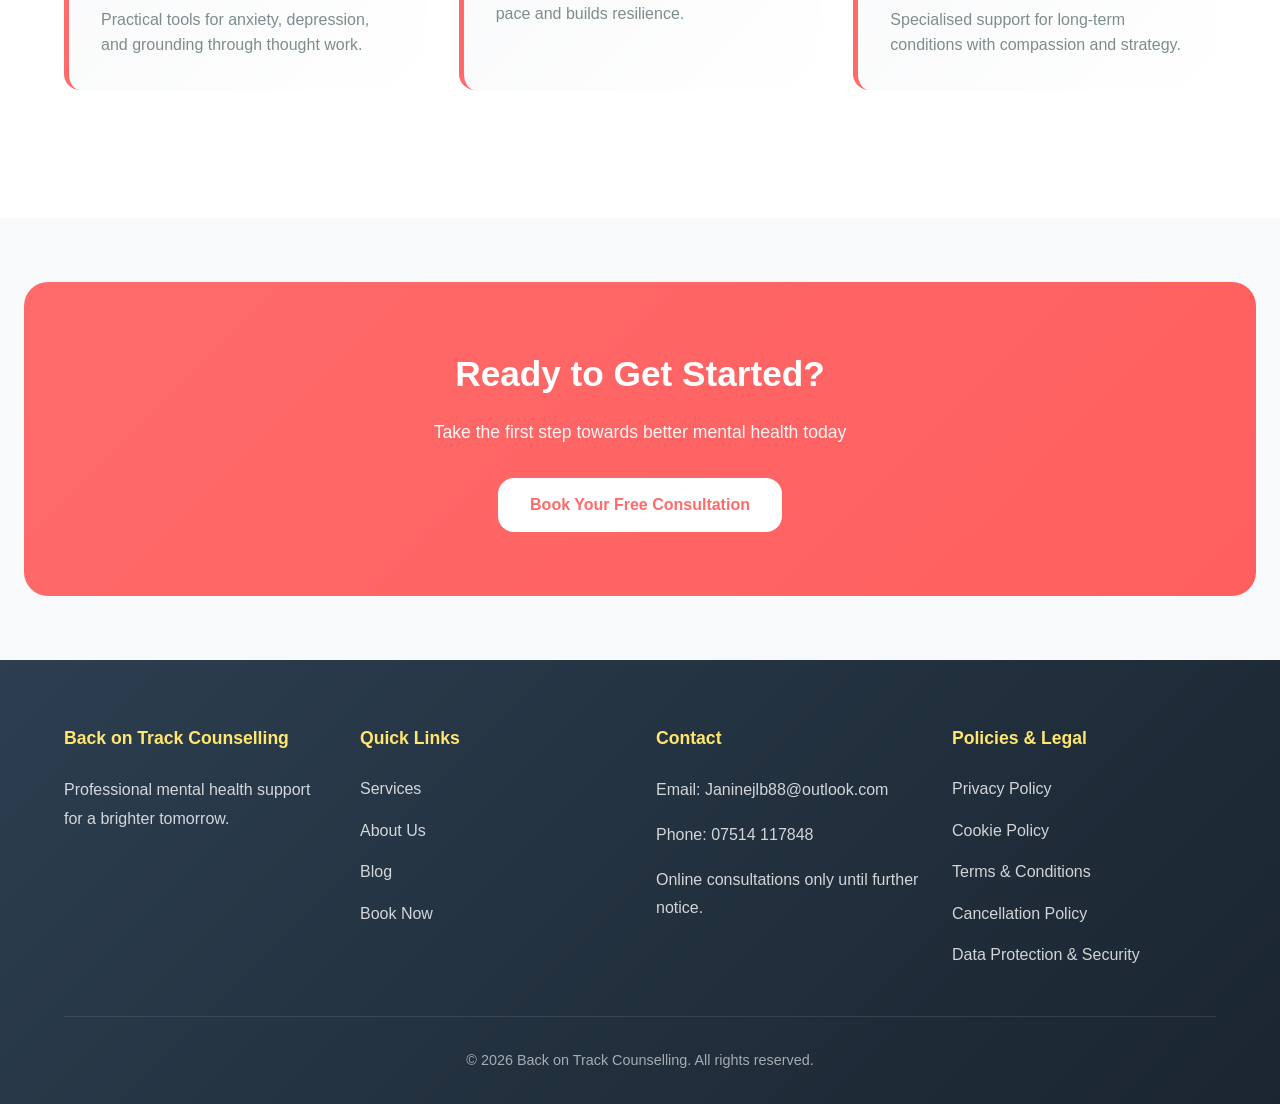
==== commit 6a895856: "Backup latest website updates" ====
--- a/index.html
+++ b/index.html
@@ -237,13 +237,14 @@
                     <p>Online consultations only until further notice.</p>
                 </div>
                 <div class="footer-section">
-                    <h5>Follow Us</h5>
-                    <div class="social-links">
-                        <a href="#"><i class="fab fa-facebook"></i></a>
-                        <a href="#"><i class="fab fa-twitter"></i></a>
-                        <a href="#"><i class="fab fa-instagram"></i></a>
-                        <a href="#"><i class="fab fa-linkedin"></i></a>
-                    </div>
+                    <h5>Policies & Legal</h5>
+                    <ul>
+                        <li><a href="privacy-policy.html">Privacy Policy</a></li>
+                        <li><a href="cookie-policy.html">Cookie Policy</a></li>
+                        <li><a href="terms-and-conditions.html">Terms & Conditions</a></li>
+                        <li><a href="cancellation-policy.html">Cancellation Policy</a></li>
+                        <li><a href="data-protection-security.html">Data Protection & Security</a></li>
+                    </ul>
                 </div>
             </div>
             <div class="footer-bottom">
--- a/styles.css
+++ b/styles.css
@@ -90,8 +90,8 @@
 }
 
 .logo-img {
-    max-width: 180px;
-    max-height: 80px;
+    max-width: 300px;
+    max-height: 140px;
     width: auto;
     height: auto;
     object-fit: contain;
@@ -106,8 +106,8 @@
 }
 
 .top-logo-banner .top-logo {
-    max-width: 260px;
-    max-height: 110px;
+    max-width: 460px;
+    max-height: 200px;
     width: auto;
     height: auto;
     object-fit: contain;
@@ -132,6 +132,16 @@
     .top-logo-area {
         flex-direction: column;
         gap: 10px;
+    }
+
+    .logo-img {
+        max-width: 220px;
+        max-height: 110px;
+    }
+
+    .top-logo-banner .top-logo {
+        max-width: 340px;
+        max-height: 150px;
     }
 
     .top-logo-title h1 {
